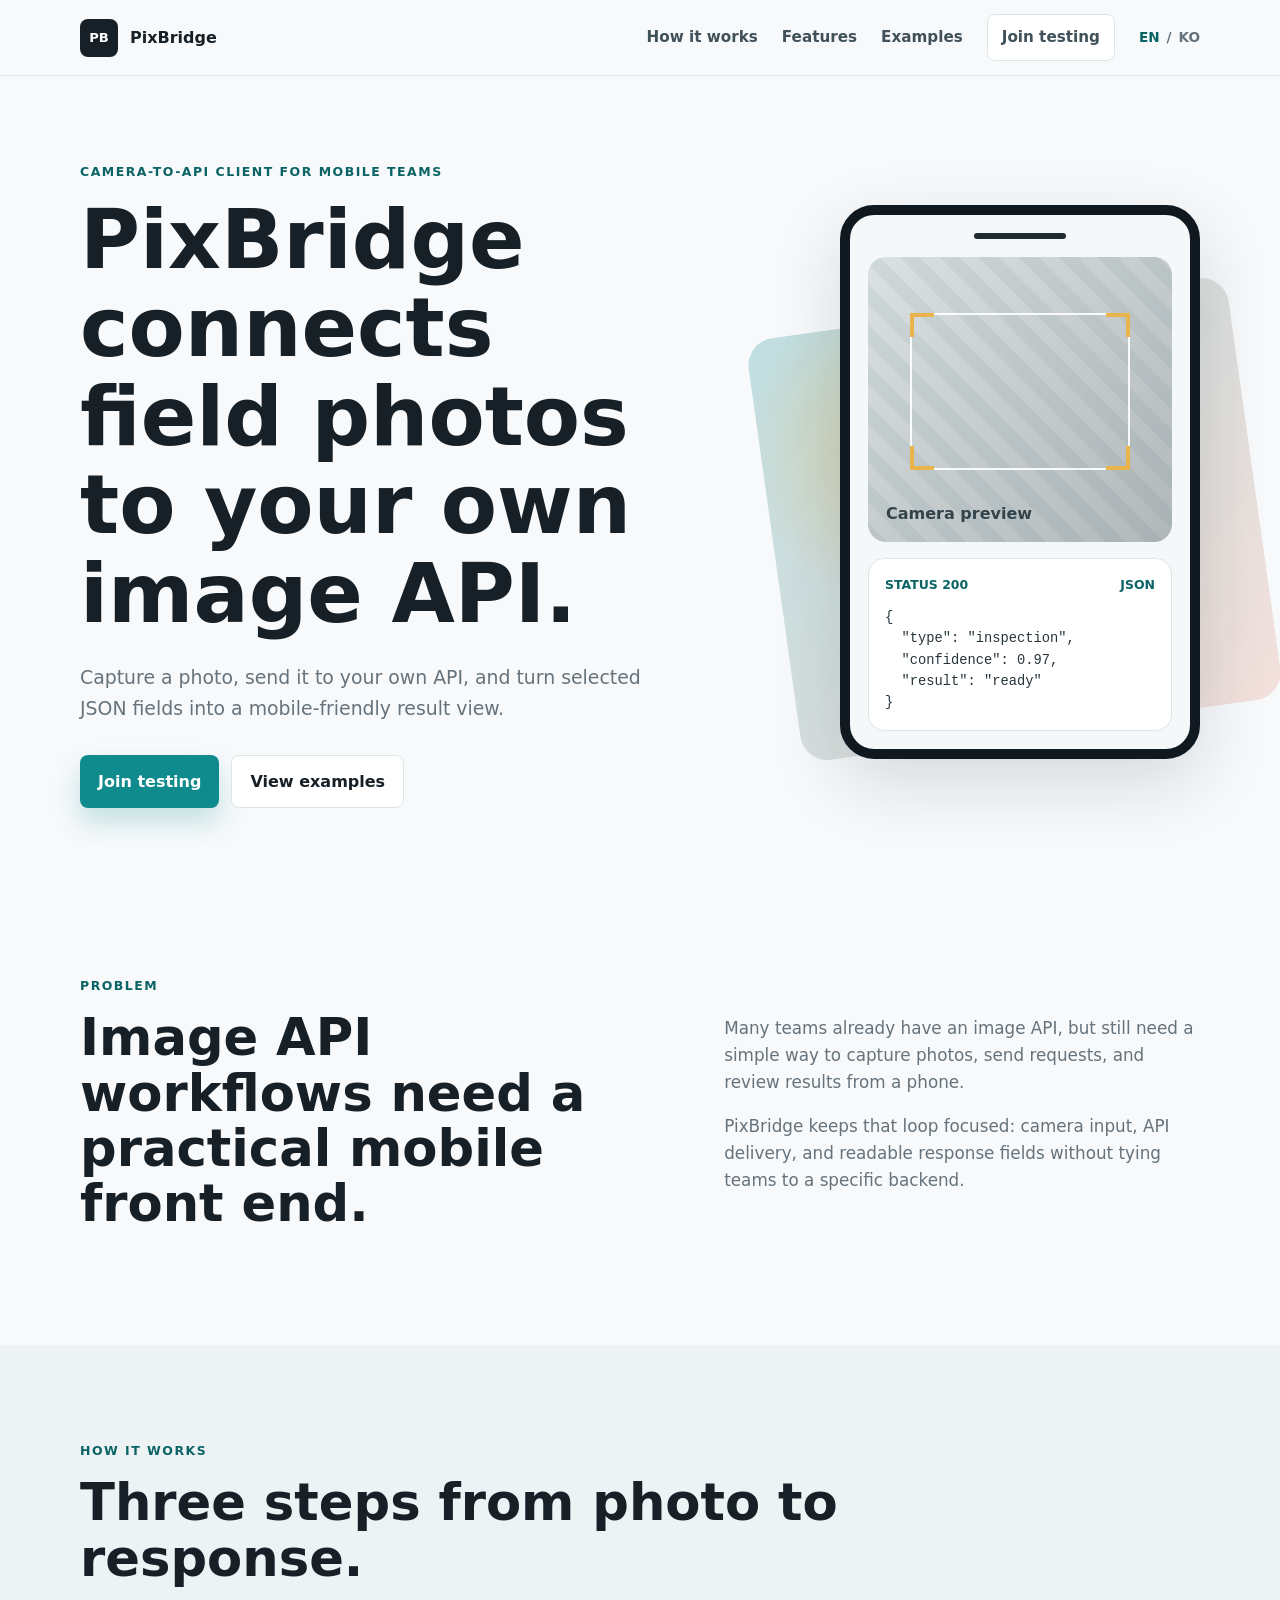
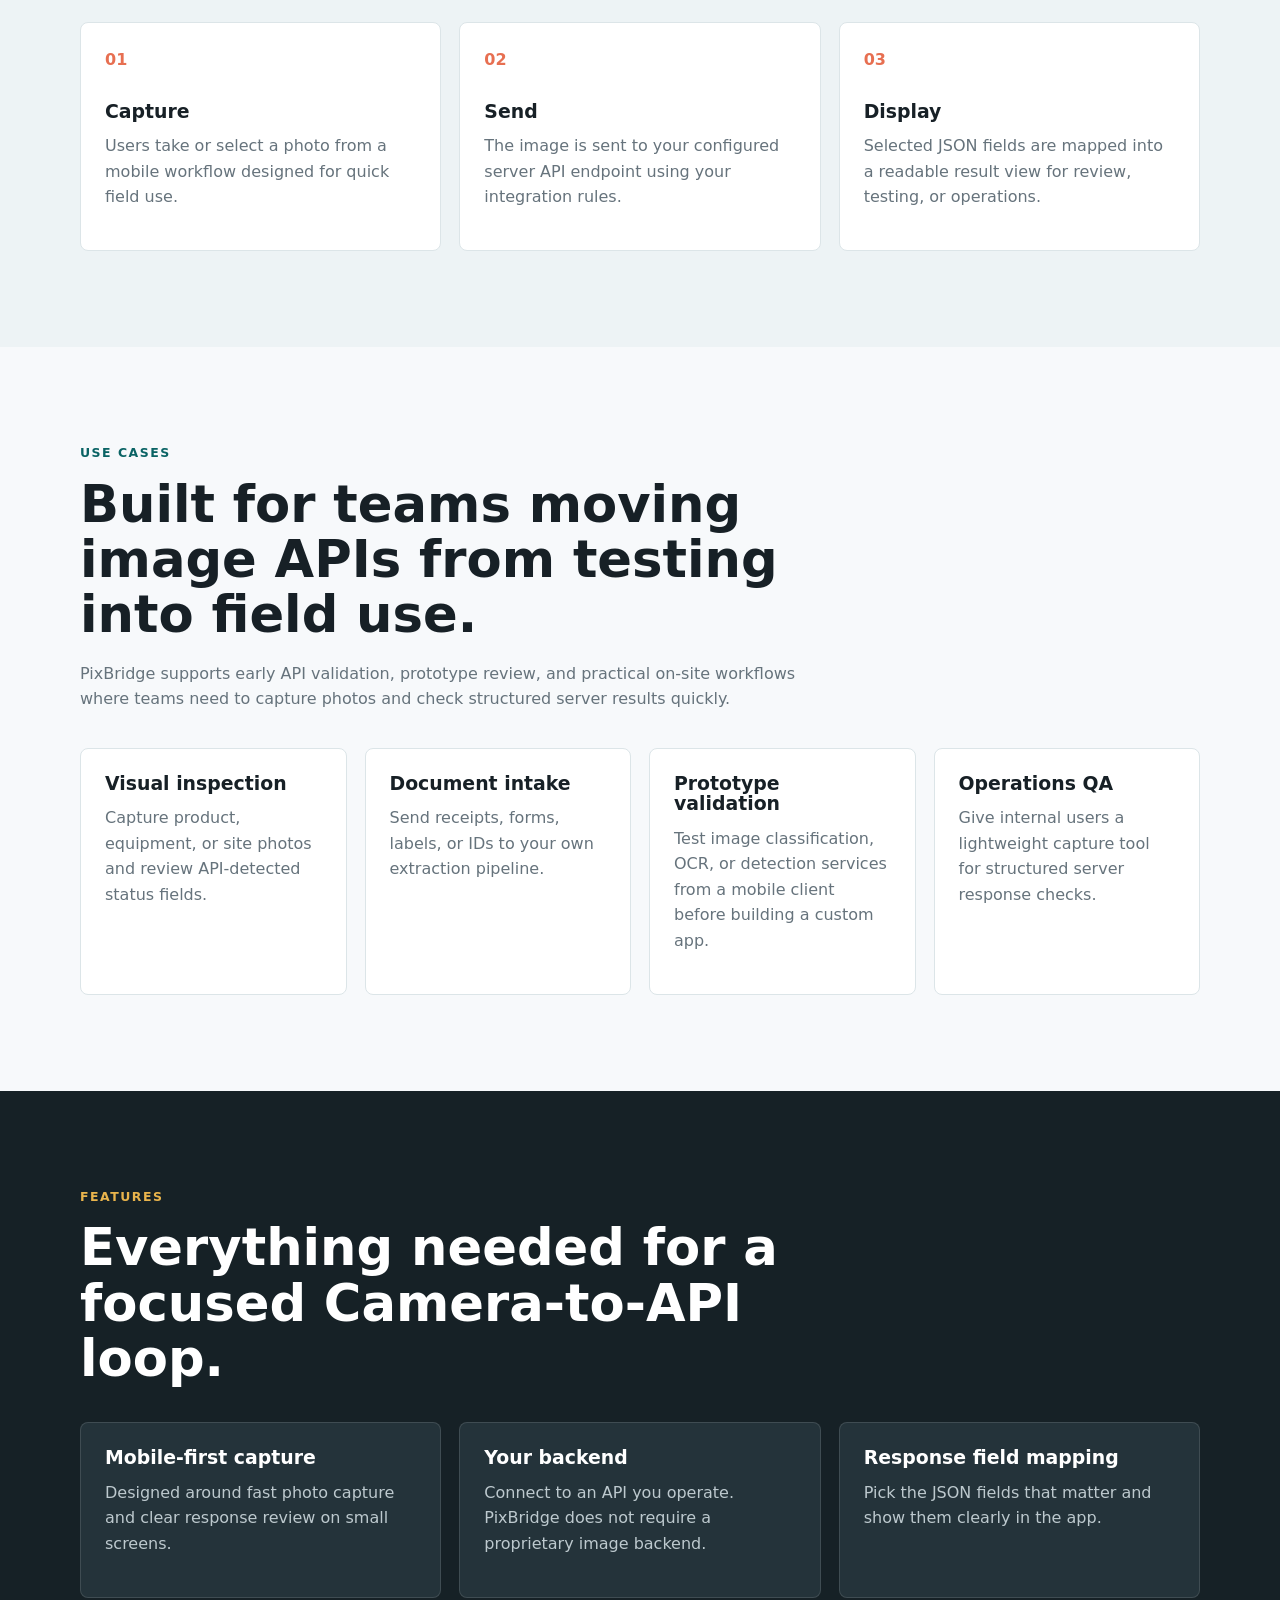
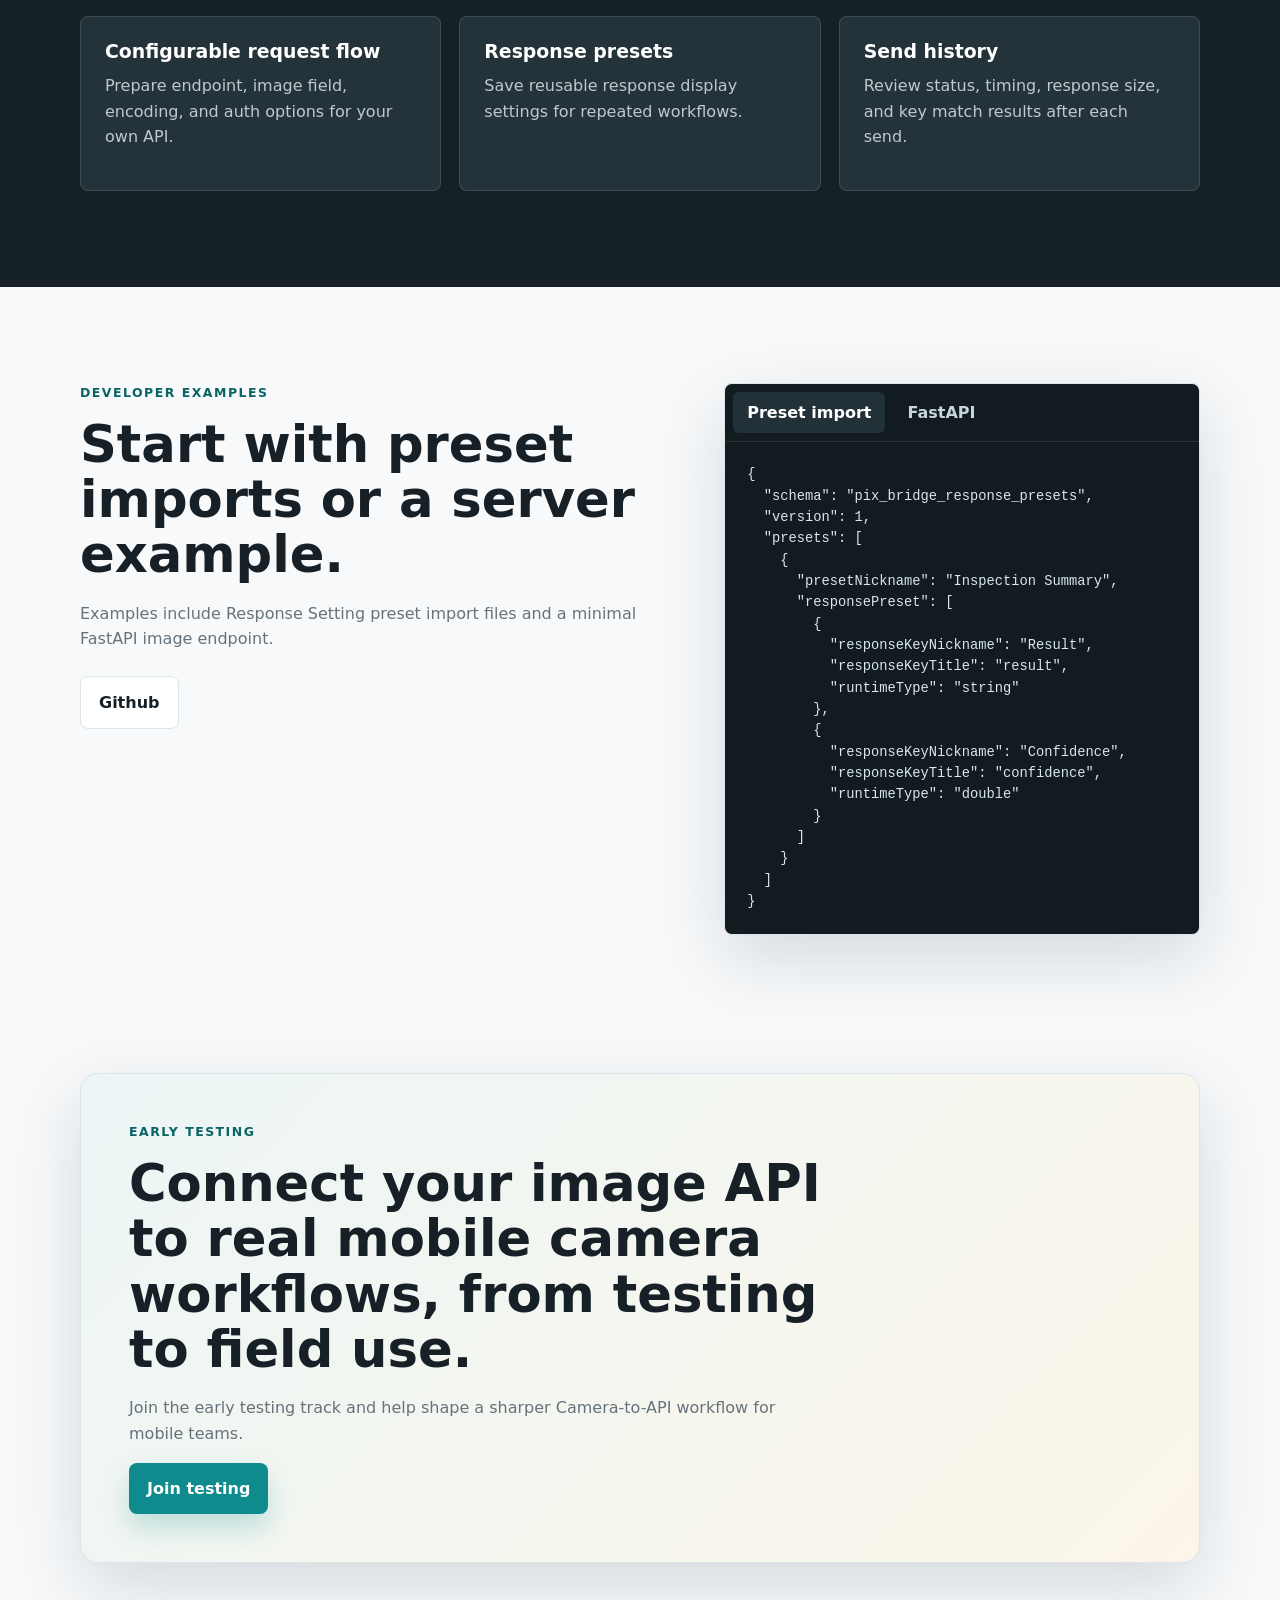
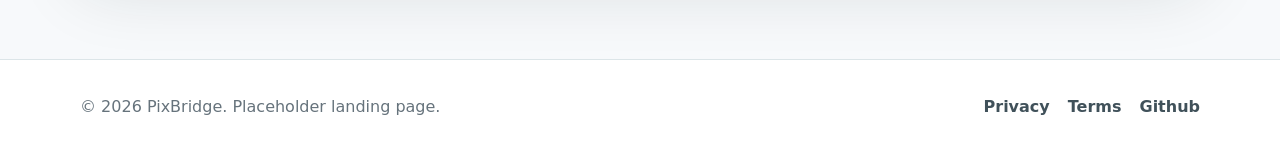
==== index.html @ 0c03d097 "Update landing page content" ====
<!doctype html>
<html lang="en">

<head>
  <meta charset="utf-8">
  <meta name="viewport" content="width=device-width, initial-scale=1">
  <title>PixBridge | Camera-to-API Client for Mobile Image Workflows</title>
  <meta name="description"
    content="PixBridge captures photos on mobile, sends them to your own API, and maps selected JSON fields into a clear result screen.">
  <!-- Replace YOUR_GITHUB_USERNAME and repository path with the final GitHub Pages URL before publishing. -->
  <link rel="canonical" href="https://YOUR_GITHUB_USERNAME.github.io/PixBridge-landing/">
  <link rel="alternate" hreflang="en" href="https://YOUR_GITHUB_USERNAME.github.io/PixBridge-landing/">
  <link rel="alternate" hreflang="ko" href="https://YOUR_GITHUB_USERNAME.github.io/PixBridge-landing/ko/">
  <link rel="alternate" hreflang="x-default" href="https://YOUR_GITHUB_USERNAME.github.io/PixBridge-landing/">
  <meta property="og:type" content="website">
  <meta property="og:site_name" content="PixBridge">
  <meta property="og:title" content="PixBridge | Camera-to-API Client">
  <meta property="og:description"
    content="Capture photos on mobile, send them to your own API, and map selected JSON fields into a clear result screen.">
  <meta property="og:url" content="https://YOUR_GITHUB_USERNAME.github.io/PixBridge-landing/">
  <meta property="og:locale" content="en_US">
  <meta property="og:locale:alternate" content="ko_KR">
  <meta name="twitter:card" content="summary">
  <meta name="twitter:title" content="PixBridge | Camera-to-API Client">
  <meta name="twitter:description"
    content="A lightweight Camera-to-API client for mobile image workflows.">
  <link rel="stylesheet" href="style.css">
</head>

<body data-page-lang="en">
  <header class="site-header" data-header>
    <a class="brand" href="#top" aria-label="PixBridge home">
      <span class="brand-mark" aria-hidden="true">PB</span>
      <span>PixBridge</span>
    </a>

    <button class="nav-toggle" type="button" aria-expanded="false" aria-controls="site-nav" data-nav-toggle>
      <span class="sr-only">Toggle navigation</span>
      <span></span>
      <span></span>
      <span></span>
    </button>

    <nav class="site-nav" id="site-nav" data-nav>
      <a href="#how">How it works</a>
      <a href="#features">Features</a>
      <a href="#developers">Examples</a>
      <!-- Replace # with the product waitlist, docs, or contact URL before publishing. -->
      <a class="nav-cta" href="#cta">Join testing</a>
      <span class="language-switch" aria-label="Language switch">
        <a aria-current="page" href="./">EN</a>
        <span aria-hidden="true">/</span>
        <a href="ko/">KO</a>
      </span>
    </nav>
  </header>

  <div class="language-banner" data-ko-banner hidden>
    <div class="container language-banner-inner">
      <p>Browser language looks Korean. Korean page is available.</p>
      <div>
        <a href="ko/">Go to Korean</a>
        <button type="button" data-ko-banner-close>Stay in English</button>
      </div>
    </div>
  </div>

  <main id="top">
    <section class="hero section-band">
      <div class="container hero-grid">
        <div class="hero-copy">
          <p class="eyebrow">Camera-to-API client for mobile teams</p>
          <h1>PixBridge connects field photos to your own image API.</h1>
          <p class="hero-lede">
            Capture a photo, send it to your own API, and turn selected JSON fields into a mobile-friendly result view.
          </p>
          <div class="hero-actions">
            <!-- Replace # with the early testing signup URL before publishing. -->
            <a class="button primary" href="#cta">Join testing</a>
            <!-- Replace # with the public documentation URL before publishing. -->
            <a class="button secondary" href="#developers">View examples</a>
          </div>
        </div>

        <div class="product-shot" aria-label="PixBridge product preview">
          <div class="phone-frame">
            <div class="phone-top"></div>
            <div class="camera-panel">
              <div class="scan-box">
                <span></span>
                <span></span>
                <span></span>
                <span></span>
              </div>
              <p>Camera preview</p>
            </div>
            <div class="response-panel">
              <div class="response-header">
                <span>Status 200</span>
                <span>JSON</span>
              </div>
              <pre>{
  "type": "inspection",
  "confidence": 0.97,
  "result": "ready"
}</pre>
            </div>
          </div>
        </div>
      </div>
    </section>

    <section class="section problem" id="problem">
      <div class="container two-column">
        <div>
          <p class="eyebrow">Problem</p>
          <h2>Image API workflows need a practical mobile front end.</h2>
        </div>
        <div class="text-stack">
          <p>
            Many teams already have an image API, but still need a simple way to capture photos, send requests, and
            review results from a phone.
          </p>
          <p>
            PixBridge keeps that loop focused: camera input, API delivery, and readable response fields without tying
            teams to a specific backend.
          </p>
        </div>
      </div>
    </section>

    <section class="section section-tint" id="how">
      <div class="container">
        <div class="section-heading">
          <p class="eyebrow">How it works</p>
          <h2>Three steps from photo to response.</h2>
        </div>
        <div class="steps">
          <article class="step-card">
            <span>01</span>
            <h3>Capture</h3>
            <p>Users take or select a photo from a mobile workflow designed for quick field use.</p>
          </article>
          <article class="step-card">
            <span>02</span>
            <h3>Send</h3>
            <p>The image is sent to your configured server API endpoint using your integration rules.</p>
          </article>
          <article class="step-card">
            <span>03</span>
            <h3>Display</h3>
            <p>Selected JSON fields are mapped into a readable result view for review, testing, or operations.</p>
          </article>
        </div>
      </div>
    </section>

    <section class="section" id="use-cases">
      <div class="container">
        <div class="section-heading">
          <p class="eyebrow">Use cases</p>
          <h2>Built for teams moving image APIs from testing into field use.</h2>
          <p>
            PixBridge supports early API validation, prototype review, and practical on-site workflows where teams need
            to capture photos and check structured server results quickly.
          </p>
        </div>
        <div class="use-case-grid">
          <article>
            <h3>Visual inspection</h3>
            <p>Capture product, equipment, or site photos and review API-detected status fields.</p>
          </article>
          <article>
            <h3>Document intake</h3>
            <p>Send receipts, forms, labels, or IDs to your own extraction pipeline.</p>
          </article>
          <article>
            <h3>Prototype validation</h3>
            <p>Test image classification, OCR, or detection services from a mobile client before building a custom app.
            </p>
          </article>
          <article>
            <h3>Operations QA</h3>
            <p>Give internal users a lightweight capture tool for structured server response checks.</p>
          </article>
        </div>
      </div>
    </section>

    <section class="section section-dark" id="features">
      <div class="container">
        <div class="section-heading">
          <p class="eyebrow">Features</p>
          <h2>Everything needed for a focused Camera-to-API loop.</h2>
        </div>
        <div class="feature-grid">
          <article>
            <h3>Mobile-first capture</h3>
            <p>Designed around fast photo capture and clear response review on small screens.</p>
          </article>
          <article>
            <h3>Your backend</h3>
            <p>Connect to an API you operate. PixBridge does not require a proprietary image backend.</p>
          </article>
          <article>
            <h3>Response field mapping</h3>
            <p>Pick the JSON fields that matter and show them clearly in the app.</p>
          </article>
          <article>
            <h3>Configurable request flow</h3>
            <p>Prepare endpoint, image field, encoding, and auth options for your own API.</p>
          </article>
          <article>
            <h3>Response presets</h3>
            <p>Save reusable response display settings for repeated workflows.</p>
          </article>
          <article>
            <h3>Send history</h3>
            <p>Review status, timing, response size, and key match results after each send.</p>
          </article>
        </div>
      </div>
    </section>

    <section class="section" id="developers">
      <div class="container developer-grid">
        <div>
          <p class="eyebrow">Developer examples</p>
          <h2>Start with preset imports or a server example.</h2>
          <p>
            Examples include Response Setting preset import files and a minimal FastAPI image endpoint.
          </p>
          <div class="example-actions">
            <a class="button secondary" href="https://github.com/pixbridge-app/examples.git" target="_blank"
              rel="noopener noreferrer">Github</a>
          </div>
        </div>
        <div class="code-tabs" data-tabs>
          <div class="tab-list" role="tablist" aria-label="Developer examples">
            <button class="tab-button active" type="button" role="tab" aria-selected="true"
              data-tab="response-setting">Preset import</button>
            <button class="tab-button" type="button" role="tab" aria-selected="false"
              data-tab="fastapi">FastAPI</button>
          </div>
          <pre class="code-panel active" data-panel="response-setting"><code>{
  "schema": "pix_bridge_response_presets",
  "version": 1,
  "presets": [
    {
      "presetNickname": "Inspection Summary",
      "responsePreset": [
        {
          "responseKeyNickname": "Result",
          "responseKeyTitle": "result",
          "runtimeType": "string"
        },
        {
          "responseKeyNickname": "Confidence",
          "responseKeyTitle": "confidence",
          "runtimeType": "double"
        }
      ]
    }
  ]
}</code></pre>
          <pre class="code-panel" data-panel="fastapi"><code>from fastapi import FastAPI, UploadFile, File

app = FastAPI()

@app.post("/analyze")
async def analyze(image: UploadFile = File(...)):
    return {
        "result": "ready",
        "confidence": 0.97,
        "summary": "Sample response"
    }</code></pre>
        </div>
      </div>
    </section>

    <section class="section cta-section" id="cta">
      <div class="container cta-panel">
        <p class="eyebrow">Early testing</p>
        <h2>Connect your image API to real mobile camera workflows, from testing to field use.</h2>
        <p>Join the early testing track and help shape a sharper Camera-to-API workflow for mobile teams.</p>
        <div class="hero-actions">
          <a class="button primary" href="https://tally.so/r/EkYk9l" target="_blank" rel="noopener noreferrer">Join testing</a>
        </div>
      </div>
    </section>
  </main>

  <footer class="site-footer">
    <div class="container footer-inner">
      <p>&copy; <span data-year></span> PixBridge. Placeholder landing page.</p>
      <div>
        <!-- Replace # with the privacy policy URL before publishing. -->
        <a href="#">Privacy</a>
        <!-- Replace # with the terms of service URL before publishing. -->
        <a href="#">Terms</a>
        <a href="https://github.com/pixbridge-app/examples.git" target="_blank" rel="noopener noreferrer">Github</a>
      </div>
    </div>
  </footer>

  <script src="script.js"></script>
</body>

</html>
---- style.css ----
:root {
  --bg: #f7f9fb;
  --surface: #ffffff;
  --surface-strong: #edf3f5;
  --ink: #172026;
  --muted: #66737c;
  --line: #dce5e8;
  --brand: #0f8b8d;
  --brand-dark: #0a6364;
  --accent: #e9b44c;
  --coral: #e76f51;
  --dark: #162126;
  --dark-soft: #24333a;
  --white: #ffffff;
  --shadow: 0 24px 70px rgba(23, 32, 38, 0.14);
  --radius: 8px;
  --max-width: 1120px;
}

* {
  box-sizing: border-box;
}

html {
  scroll-behavior: smooth;
}

body {
  margin: 0;
  background: var(--bg);
  color: var(--ink);
  font-family:
    Inter, ui-sans-serif, system-ui, -apple-system, BlinkMacSystemFont, "Segoe UI",
    sans-serif;
  line-height: 1.6;
}

html:lang(ko) body {
  word-break: keep-all;
  overflow-wrap: break-word;
}

body.nav-open {
  overflow: hidden;
}

a {
  color: inherit;
  text-decoration: none;
}

p,
h1,
h2,
h3,
pre {
  margin-top: 0;
}

p {
  color: var(--muted);
}

.container {
  width: min(100% - 40px, var(--max-width));
  margin: 0 auto;
}

.site-header {
  position: sticky;
  top: 0;
  z-index: 20;
  display: flex;
  align-items: center;
  justify-content: space-between;
  min-height: 76px;
  padding: 0 max(20px, calc((100vw - var(--max-width)) / 2));
  background: rgba(247, 249, 251, 0.88);
  border-bottom: 1px solid rgba(220, 229, 232, 0.7);
  backdrop-filter: blur(18px);
}

.brand {
  display: inline-flex;
  align-items: center;
  gap: 12px;
  font-weight: 800;
  letter-spacing: 0;
}

.brand-mark {
  display: grid;
  width: 38px;
  height: 38px;
  place-items: center;
  border-radius: var(--radius);
  background: var(--ink);
  color: var(--white);
  font-size: 0.82rem;
}

.site-nav {
  display: flex;
  align-items: center;
  gap: 24px;
  color: #40515a;
  font-size: 0.95rem;
  font-weight: 650;
}

.site-nav a {
  transition: color 180ms ease;
}

.site-nav a:hover {
  color: var(--brand-dark);
}

.nav-cta {
  padding: 10px 14px;
  border: 1px solid var(--line);
  border-radius: var(--radius);
  background: var(--surface);
}

.language-switch {
  display: inline-flex;
  align-items: center;
  gap: 7px;
  color: #66737c;
  font-size: 0.85rem;
  font-weight: 850;
}

.language-switch a {
  padding: 6px 0;
}

.language-switch a[aria-current="page"] {
  color: var(--brand-dark);
}

.nav-toggle {
  display: none;
  width: 42px;
  height: 42px;
  padding: 10px;
  border: 1px solid var(--line);
  border-radius: var(--radius);
  background: var(--surface);
}

.nav-toggle span:not(.sr-only) {
  display: block;
  width: 100%;
  height: 2px;
  margin: 5px 0;
  background: var(--ink);
}

.sr-only {
  position: absolute;
  width: 1px;
  height: 1px;
  padding: 0;
  margin: -1px;
  overflow: hidden;
  clip: rect(0, 0, 0, 0);
  white-space: nowrap;
  border: 0;
}

.section {
  padding: 96px 0;
}

.language-banner {
  border-bottom: 1px solid var(--line);
  background: #fff9ea;
}

.language-banner-inner {
  display: flex;
  align-items: center;
  justify-content: space-between;
  gap: 16px;
  padding-top: 12px;
  padding-bottom: 12px;
}

.language-banner p {
  margin: 0;
  color: #4f3d13;
  font-size: 0.93rem;
  font-weight: 700;
}

.language-banner div {
  display: flex;
  flex-wrap: wrap;
  gap: 8px;
}

.language-banner a,
.language-banner button {
  min-height: 34px;
  padding: 7px 11px;
  border-radius: 6px;
  font: inherit;
  font-size: 0.86rem;
  font-weight: 850;
}

.language-banner a {
  background: var(--brand);
  color: var(--white);
}

.language-banner button {
  border: 1px solid rgba(79, 61, 19, 0.18);
  background: rgba(255, 255, 255, 0.72);
  color: #4f3d13;
  cursor: pointer;
}

.section-band {
  padding: 86px 0 72px;
}

.section-tint {
  background: var(--surface-strong);
}

.hero {
  overflow: hidden;
}

.hero-grid,
.two-column,
.developer-grid {
  display: grid;
  grid-template-columns: minmax(0, 1fr) minmax(320px, 0.82fr);
  gap: 64px;
  align-items: center;
}

.hero-copy {
  max-width: 690px;
}

.eyebrow {
  margin-bottom: 14px;
  color: var(--brand-dark);
  font-size: 0.78rem;
  font-weight: 800;
  letter-spacing: 0.12em;
  text-transform: uppercase;
}

h1,
h2,
h3 {
  color: var(--ink);
  line-height: 1.08;
  letter-spacing: 0;
}

h1 {
  margin-bottom: 24px;
  font-size: clamp(2.7rem, 6.4vw, 5.15rem);
  max-width: 820px;
}

h2 {
  margin-bottom: 18px;
  font-size: clamp(2rem, 4vw, 3.5rem);
}

h3 {
  margin-bottom: 12px;
  font-size: 1.18rem;
}

.hero-lede {
  max-width: 660px;
  margin-bottom: 32px;
  font-size: 1.18rem;
}

.hero-actions {
  display: flex;
  flex-wrap: wrap;
  gap: 12px;
}

.example-actions {
  display: flex;
  flex-wrap: wrap;
  gap: 12px;
  margin-top: 24px;
}

.button {
  display: inline-flex;
  min-height: 48px;
  align-items: center;
  justify-content: center;
  padding: 13px 18px;
  border-radius: var(--radius);
  font-weight: 800;
  transition:
    transform 180ms ease,
    box-shadow 180ms ease,
    background 180ms ease;
}

.button:hover {
  transform: translateY(-2px);
}

.button.primary {
  background: var(--brand);
  color: var(--white);
  box-shadow: 0 14px 26px rgba(15, 139, 141, 0.22);
}

.button.primary:hover {
  background: var(--brand-dark);
}

.button.secondary {
  border: 1px solid var(--line);
  background: var(--surface);
  color: var(--ink);
}

.product-shot {
  position: relative;
  min-height: 560px;
}

.product-shot::before {
  position: absolute;
  inset: 18% -12% 6% 10%;
  content: "";
  background:
    radial-gradient(circle at 30% 30%, rgba(233, 180, 76, 0.34), transparent 36%),
    linear-gradient(135deg, rgba(15, 139, 141, 0.24), rgba(231, 111, 81, 0.18));
  border-radius: 28px;
  transform: rotate(-8deg);
}

.phone-frame {
  position: relative;
  width: min(100%, 360px);
  min-height: 548px;
  margin-left: auto;
  padding: 18px;
  border: 10px solid #101820;
  border-radius: 34px;
  background: #f5f8f9;
  box-shadow: var(--shadow);
}

.phone-top {
  width: 92px;
  height: 6px;
  margin: 0 auto 18px;
  border-radius: 999px;
  background: #1f2b31;
}

.camera-panel {
  position: relative;
  min-height: 285px;
  overflow: hidden;
  border-radius: 18px;
  background:
    linear-gradient(135deg, rgba(23, 32, 38, 0.08), rgba(23, 32, 38, 0.28)),
    repeating-linear-gradient(45deg, #dfe8e9 0 14px, #ecf2f3 14px 28px);
}

.camera-panel p {
  position: absolute;
  left: 18px;
  bottom: 16px;
  margin: 0;
  color: #33434b;
  font-weight: 800;
}

.scan-box {
  position: absolute;
  inset: 56px 42px 72px;
  border: 2px solid rgba(255, 255, 255, 0.9);
}

.scan-box span {
  position: absolute;
  width: 24px;
  height: 24px;
  border-color: var(--accent);
  border-style: solid;
}

.scan-box span:nth-child(1) {
  top: -2px;
  left: -2px;
  border-width: 4px 0 0 4px;
}

.scan-box span:nth-child(2) {
  top: -2px;
  right: -2px;
  border-width: 4px 4px 0 0;
}

.scan-box span:nth-child(3) {
  right: -2px;
  bottom: -2px;
  border-width: 0 4px 4px 0;
}

.scan-box span:nth-child(4) {
  bottom: -2px;
  left: -2px;
  border-width: 0 0 4px 4px;
}

.response-panel {
  margin-top: 16px;
  padding: 16px;
  border: 1px solid var(--line);
  border-radius: 16px;
  background: var(--surface);
}

.response-header {
  display: flex;
  justify-content: space-between;
  margin-bottom: 12px;
  color: var(--brand-dark);
  font-size: 0.78rem;
  font-weight: 900;
  text-transform: uppercase;
}

pre {
  margin-bottom: 0;
  overflow-x: auto;
  color: #26343b;
  font-size: 0.86rem;
  line-height: 1.55;
}

.text-stack p {
  font-size: 1.05rem;
}

.section-heading {
  max-width: 760px;
  margin-bottom: 36px;
}

.steps,
.feature-grid,
.use-case-grid {
  display: grid;
  gap: 18px;
}

.steps {
  grid-template-columns: repeat(3, minmax(0, 1fr));
}

.step-card,
.use-case-grid article,
.feature-grid article {
  padding: 24px;
  border: 1px solid var(--line);
  border-radius: var(--radius);
  background: var(--surface);
}

.step-card span {
  display: inline-flex;
  margin-bottom: 28px;
  color: var(--coral);
  font-weight: 900;
}

.use-case-grid,
.feature-grid {
  grid-template-columns: repeat(4, minmax(0, 1fr));
}

.feature-grid {
  grid-template-columns: repeat(3, minmax(0, 1fr));
}

.section-dark {
  background: var(--dark);
  color: var(--white);
}

.section-dark h2,
.section-dark h3 {
  color: var(--white);
}

.section-dark p {
  color: #bdc9ce;
}

.section-dark .eyebrow {
  color: var(--accent);
}

.section-dark .feature-grid article {
  border-color: rgba(255, 255, 255, 0.12);
  background: var(--dark-soft);
}

.developer-grid {
  align-items: start;
}

.code-tabs {
  overflow: hidden;
  border: 1px solid var(--line);
  border-radius: var(--radius);
  background: #111b20;
  box-shadow: var(--shadow);
}

.tab-list {
  display: flex;
  padding: 8px;
  gap: 8px;
  border-bottom: 1px solid rgba(255, 255, 255, 0.1);
}

.tab-button {
  min-height: 38px;
  padding: 8px 14px;
  border: 0;
  border-radius: 6px;
  background: transparent;
  color: #c8d5da;
  font: inherit;
  font-weight: 800;
  cursor: pointer;
}

.tab-button.active {
  background: #223138;
  color: var(--white);
}

.code-panel {
  display: none;
  padding: 22px;
  color: #d9e6eb;
}

.code-panel.active {
  display: block;
}

.cta-section {
  padding-top: 42px;
}

.cta-panel {
  padding: 48px;
  border-radius: 18px;
  background:
    linear-gradient(135deg, rgba(15, 139, 141, 0.08), rgba(233, 180, 76, 0.12)),
    var(--surface);
  border: 1px solid var(--line);
  box-shadow: var(--shadow);
}

.cta-panel h2 {
  max-width: 720px;
}

.cta-panel p {
  max-width: 680px;
}

.site-footer {
  padding: 34px 0;
  border-top: 1px solid var(--line);
  background: var(--surface);
}

.footer-inner {
  display: flex;
  align-items: center;
  justify-content: space-between;
  gap: 18px;
}

.footer-inner p {
  margin-bottom: 0;
}

.footer-inner div {
  display: flex;
  gap: 18px;
  color: #40515a;
  font-weight: 700;
}

@media (max-width: 920px) {
  .nav-toggle {
    display: block;
  }

  .site-nav {
    position: fixed;
    top: 76px;
    right: 20px;
    left: 20px;
    display: none;
    flex-direction: column;
    align-items: stretch;
    padding: 18px;
    border: 1px solid var(--line);
    border-radius: var(--radius);
    background: var(--surface);
    box-shadow: var(--shadow);
  }

  .site-nav.open {
    display: flex;
  }

  .site-nav a {
    padding: 10px 4px;
  }

  .language-switch {
    justify-content: center;
    padding-top: 6px;
    border-top: 1px solid var(--line);
  }

  .language-switch a {
    padding: 10px 4px;
  }

  .nav-cta {
    text-align: center;
  }

  .hero-grid,
  .two-column,
  .developer-grid {
    grid-template-columns: 1fr;
    gap: 40px;
  }

  .product-shot {
    min-height: 520px;
  }

  .phone-frame {
    margin: 0 auto;
  }

  .steps,
  .feature-grid,
  .use-case-grid {
    grid-template-columns: repeat(2, minmax(0, 1fr));
  }
}

@media (max-width: 640px) {
  .container {
    width: min(100% - 28px, var(--max-width));
  }

  .site-header {
    min-height: 68px;
  }

  .site-nav {
    top: 68px;
    right: 14px;
    left: 14px;
  }

  .section,
  .section-band {
    padding: 64px 0;
  }

  h1 {
    font-size: clamp(2.55rem, 14vw, 4.4rem);
  }

  h2 {
    font-size: clamp(1.85rem, 9vw, 2.6rem);
  }

  .hero-lede {
    font-size: 1.03rem;
  }

  .hero-actions,
  .footer-inner,
  .language-banner-inner {
    align-items: stretch;
    flex-direction: column;
  }

  .language-banner div {
    width: 100%;
  }

  .language-banner a,
  .language-banner button {
    flex: 1 1 150px;
    text-align: center;
  }

  .button {
    width: 100%;
  }

  .product-shot {
    min-height: auto;
  }

  .product-shot::before {
    inset: 16% 2% 0;
  }

  .phone-frame {
    width: 100%;
    min-height: 0;
  }

  .steps,
  .feature-grid,
  .use-case-grid {
    grid-template-columns: 1fr;
  }

  .step-card,
  .use-case-grid article,
  .feature-grid article,
  .cta-panel {
    padding: 22px;
  }

  .code-panel {
    padding: 18px;
    font-size: 0.78rem;
  }
}
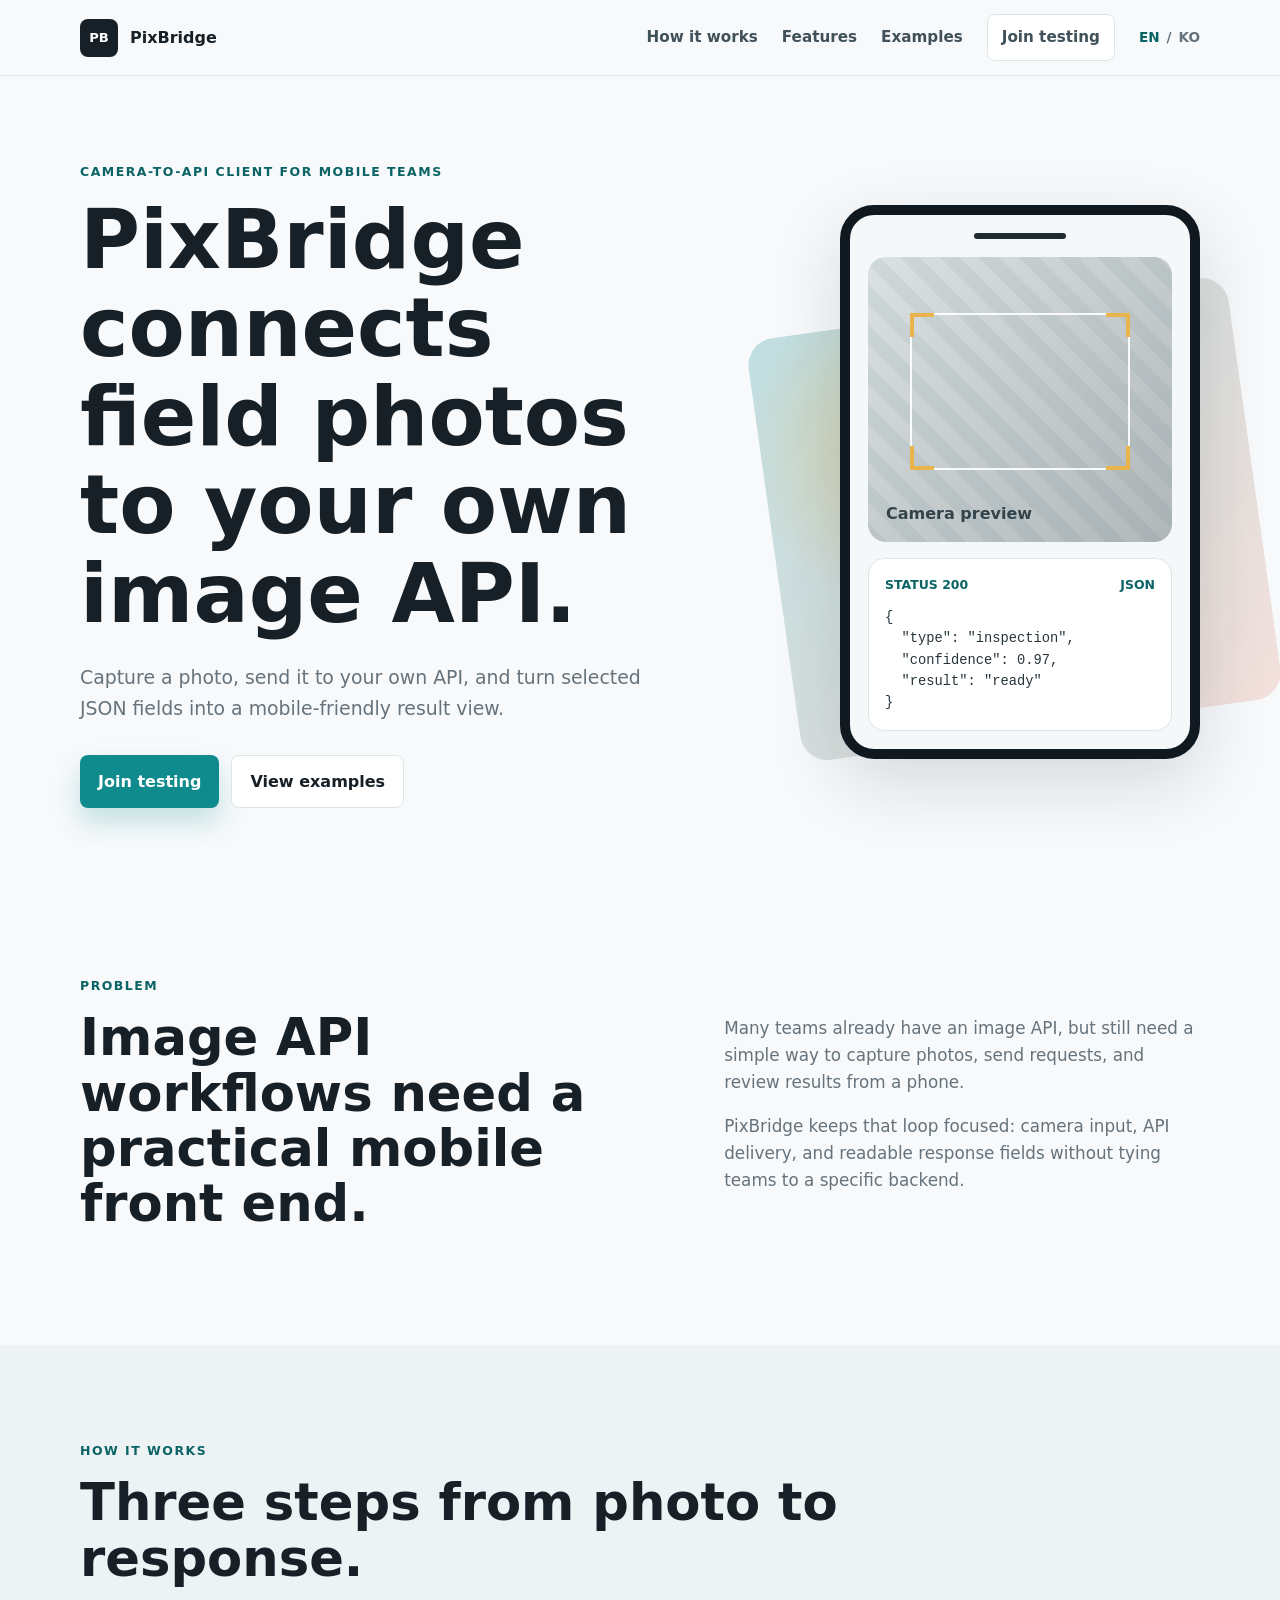
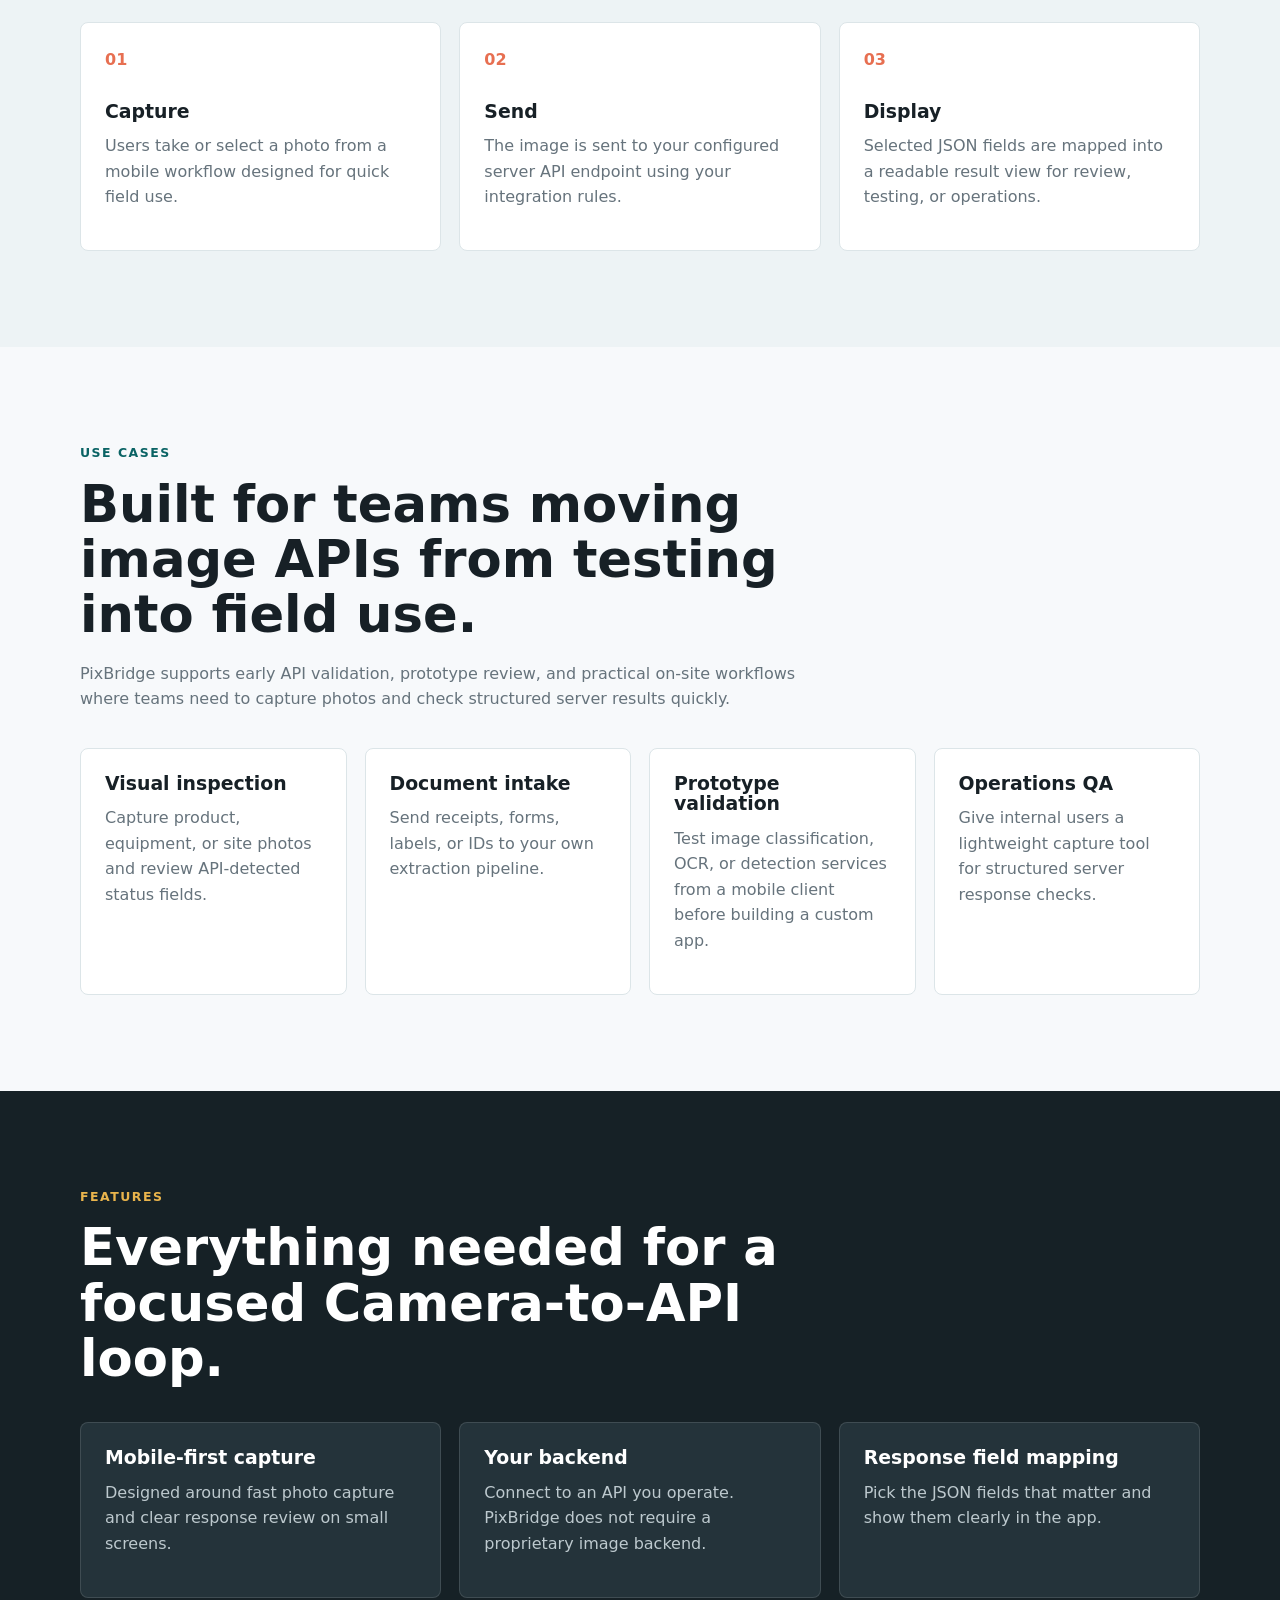
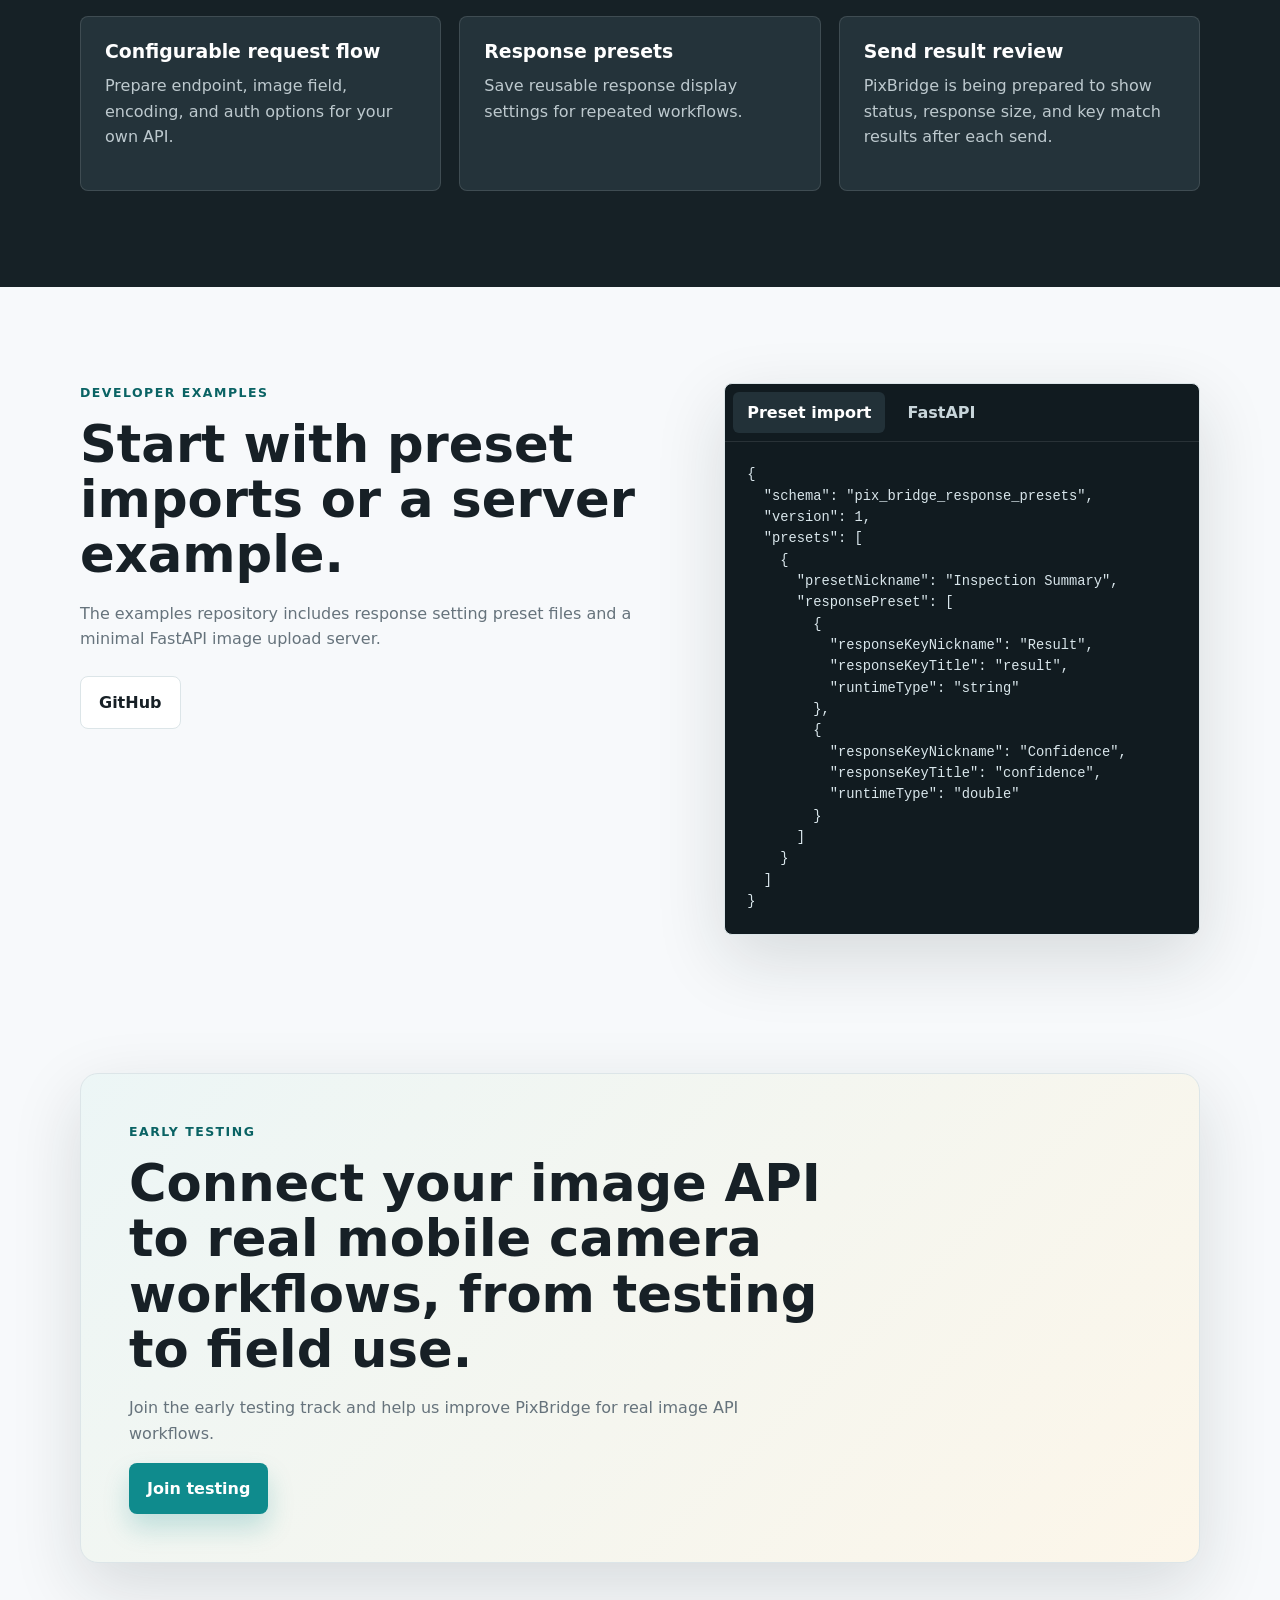
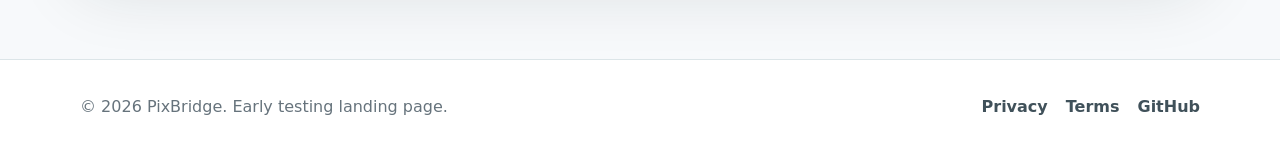
==== commit c59f559d: "Refine landing page copy" ====
--- a/index.html
+++ b/index.html
@@ -215,8 +215,8 @@
             <p>Save reusable response display settings for repeated workflows.</p>
           </article>
           <article>
-            <h3>Send history</h3>
-            <p>Review status, timing, response size, and key match results after each send.</p>
+            <h3>Send result review</h3>
+            <p>PixBridge is being prepared to show status, response size, and key match results after each send.</p>
           </article>
         </div>
       </div>
@@ -228,11 +228,11 @@
           <p class="eyebrow">Developer examples</p>
           <h2>Start with preset imports or a server example.</h2>
           <p>
-            Examples include Response Setting preset import files and a minimal FastAPI image endpoint.
+            The examples repository includes response setting preset files and a minimal FastAPI image upload server.
           </p>
           <div class="example-actions">
             <a class="button secondary" href="https://github.com/pixbridge-app/examples.git" target="_blank"
-              rel="noopener noreferrer">Github</a>
+              rel="noopener noreferrer">GitHub</a>
           </div>
         </div>
         <div class="code-tabs" data-tabs>
@@ -282,7 +282,7 @@
       <div class="container cta-panel">
         <p class="eyebrow">Early testing</p>
         <h2>Connect your image API to real mobile camera workflows, from testing to field use.</h2>
-        <p>Join the early testing track and help shape a sharper Camera-to-API workflow for mobile teams.</p>
+        <p>Join the early testing track and help us improve PixBridge for real image API workflows.</p>
         <div class="hero-actions">
           <a class="button primary" href="https://tally.so/r/EkYk9l" target="_blank" rel="noopener noreferrer">Join testing</a>
         </div>
@@ -292,13 +292,13 @@
 
   <footer class="site-footer">
     <div class="container footer-inner">
-      <p>&copy; <span data-year></span> PixBridge. Placeholder landing page.</p>
+      <p>&copy; 2026 PixBridge. Early testing landing page.</p>
       <div>
         <!-- Replace # with the privacy policy URL before publishing. -->
         <a href="#">Privacy</a>
         <!-- Replace # with the terms of service URL before publishing. -->
         <a href="#">Terms</a>
-        <a href="https://github.com/pixbridge-app/examples.git" target="_blank" rel="noopener noreferrer">Github</a>
+        <a href="https://github.com/pixbridge-app/examples.git" target="_blank" rel="noopener noreferrer">GitHub</a>
       </div>
     </div>
   </footer>
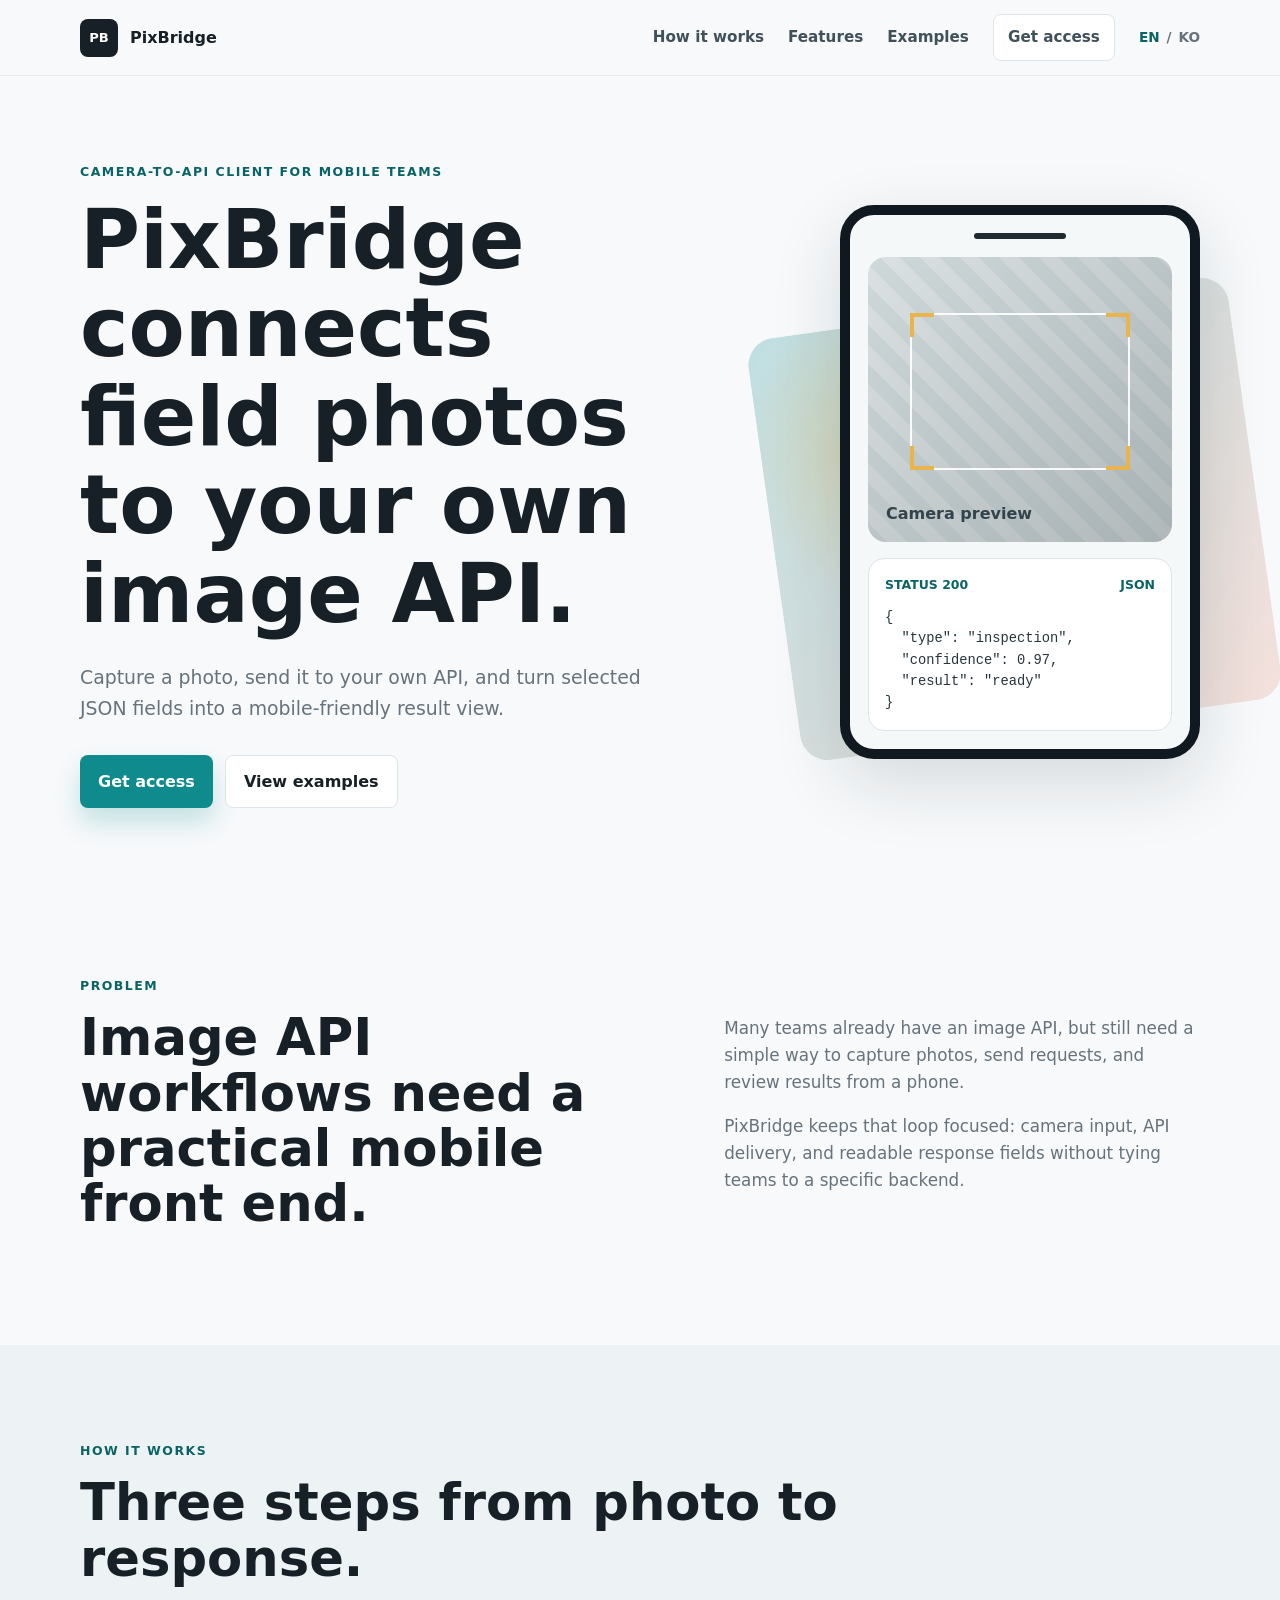
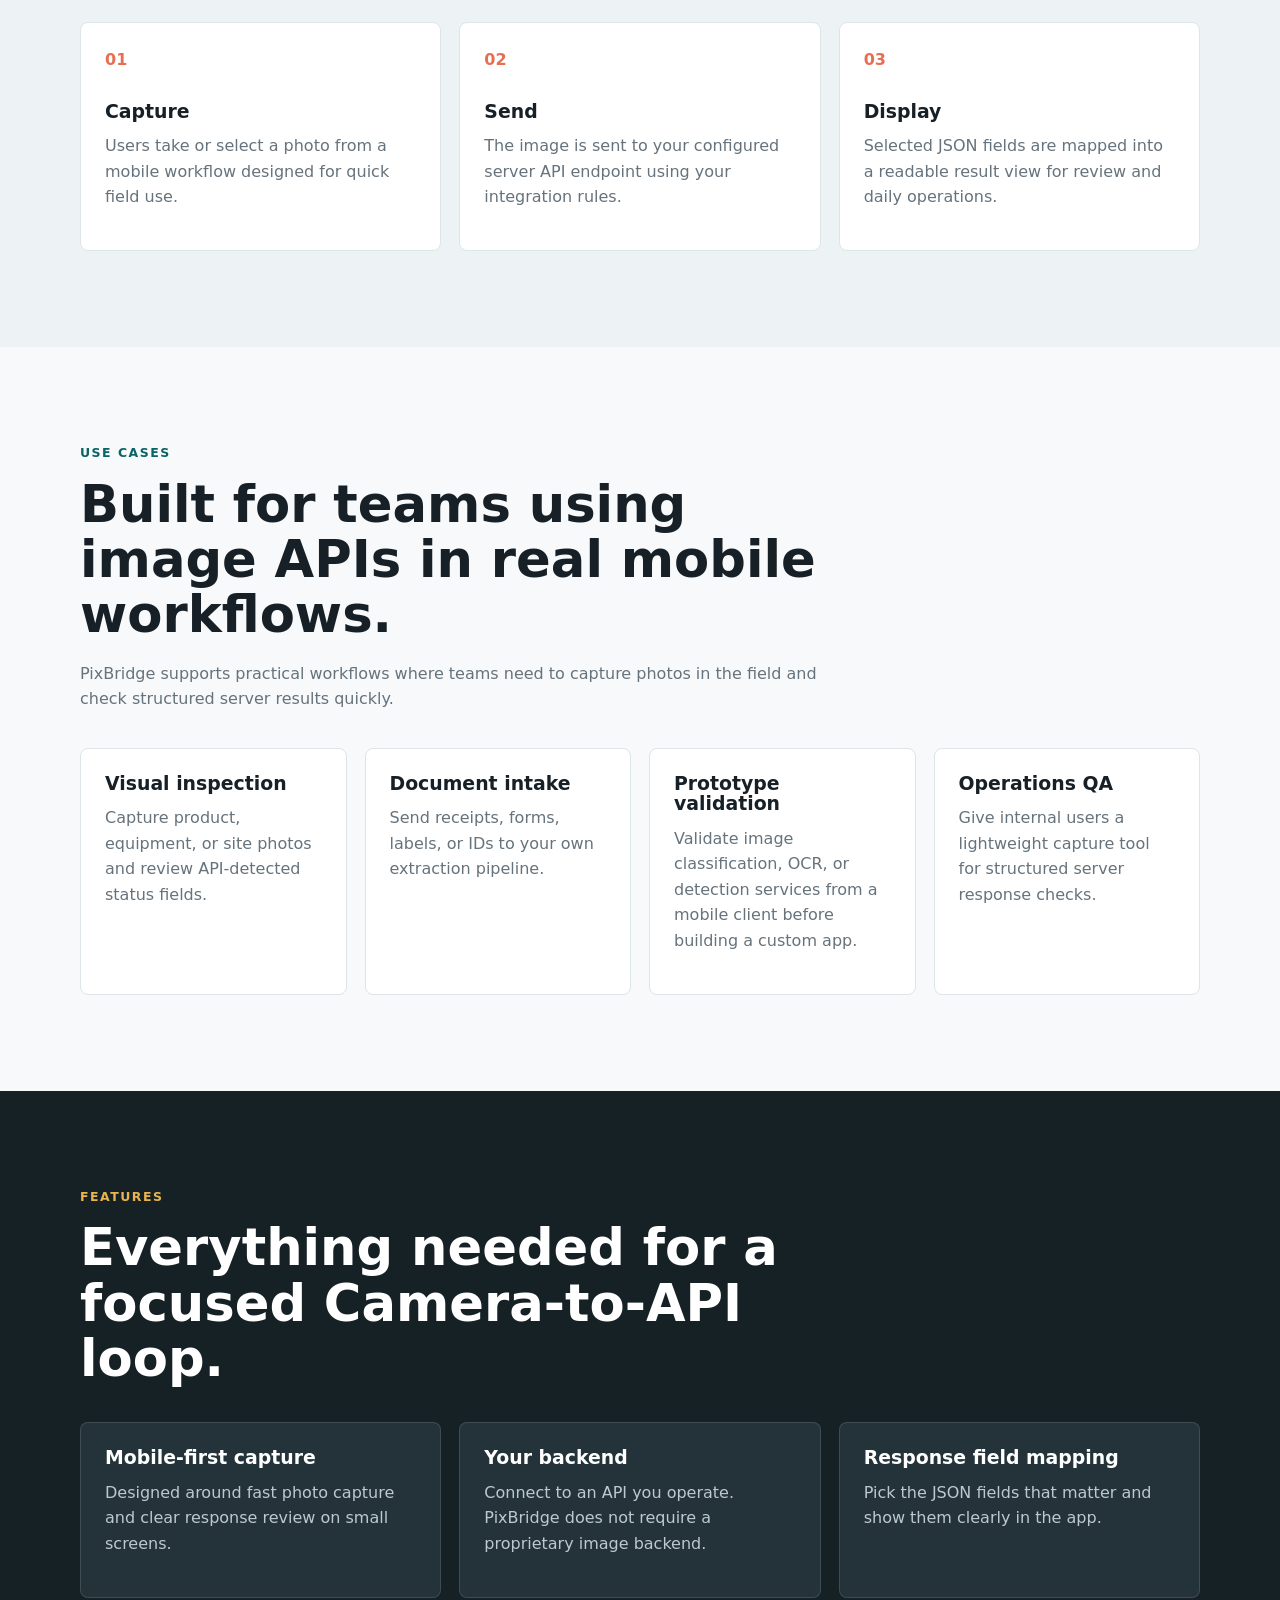
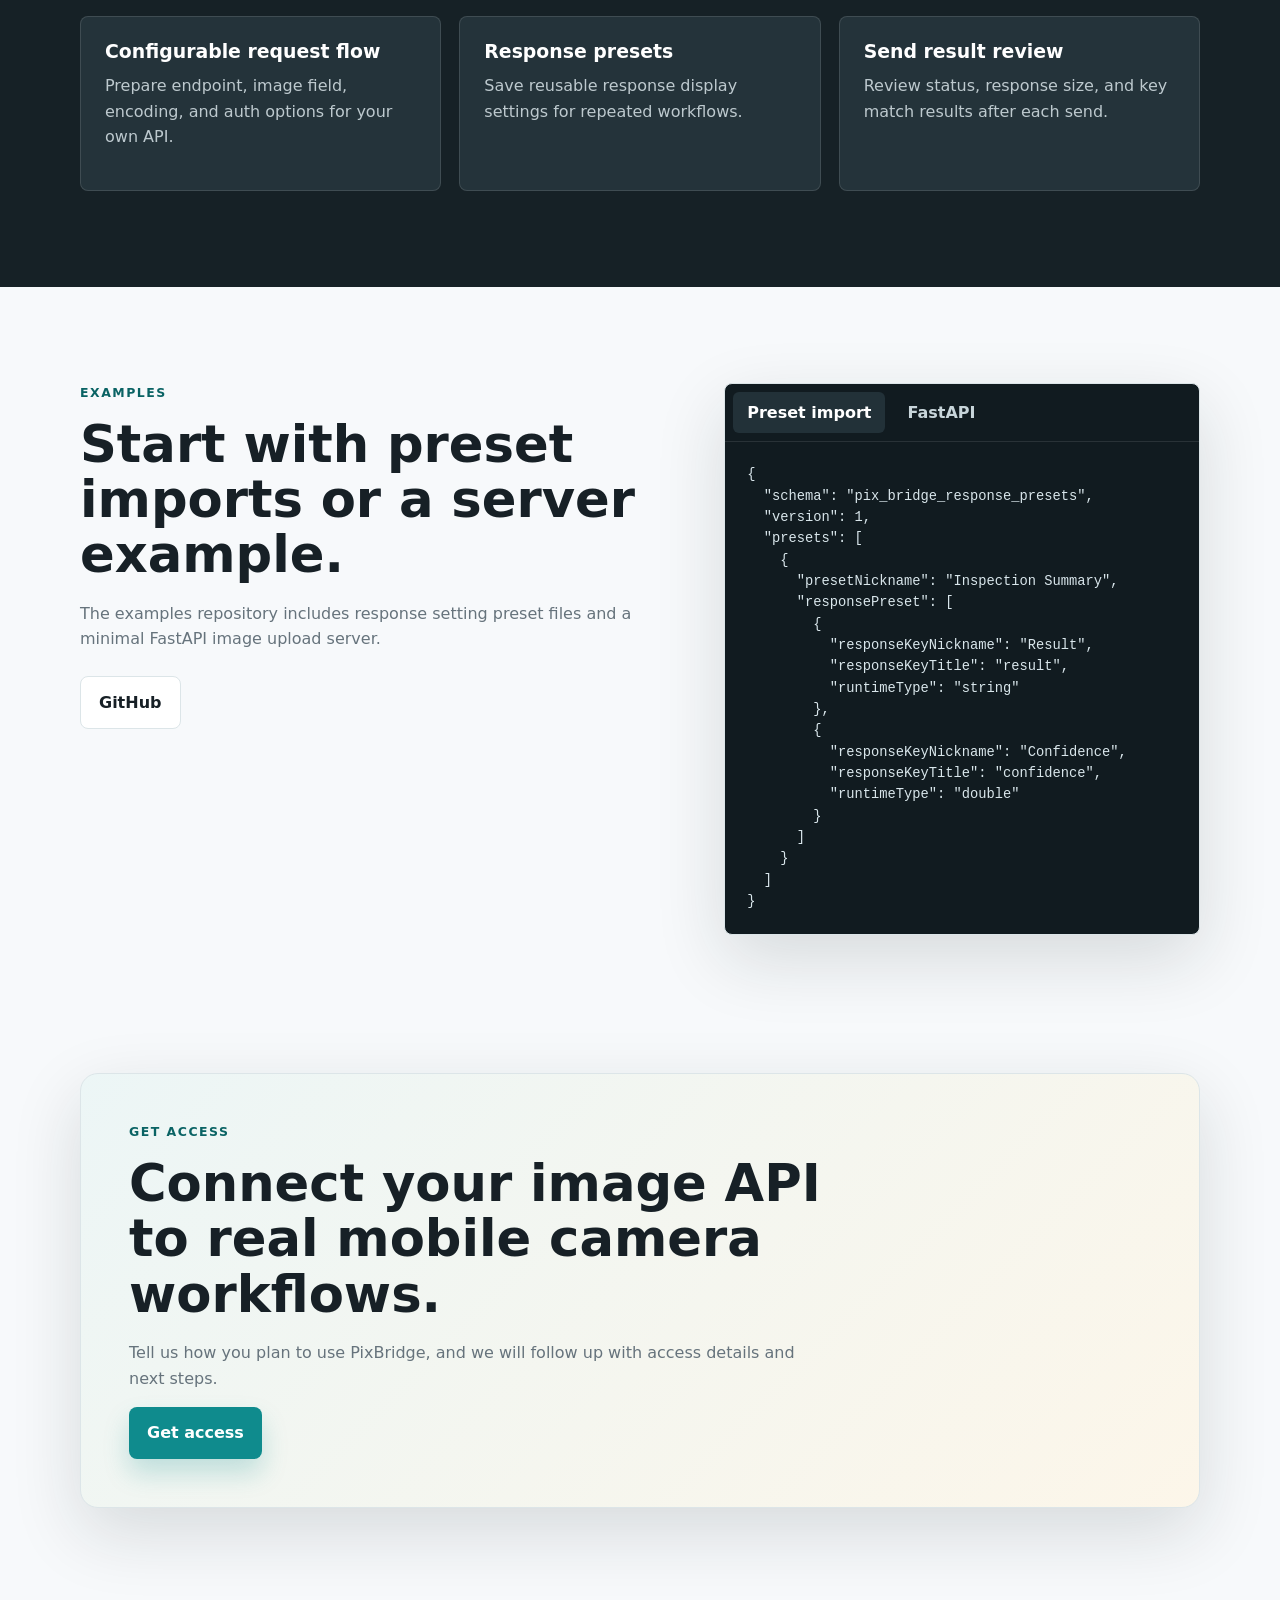
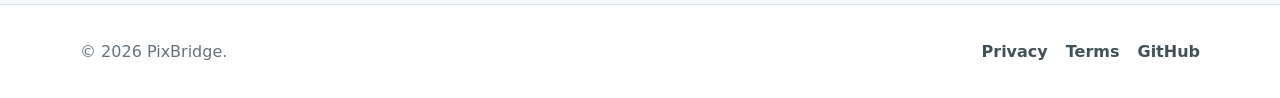
==== commit 0e2a036d: "update to practical page and add data delete page" ====
--- a/index.html
+++ b/index.html
@@ -7,17 +7,16 @@
   <title>PixBridge | Camera-to-API Client for Mobile Image Workflows</title>
   <meta name="description"
     content="PixBridge captures photos on mobile, sends them to your own API, and maps selected JSON fields into a clear result screen.">
-  <!-- Replace YOUR_GITHUB_USERNAME and repository path with the final GitHub Pages URL before publishing. -->
-  <link rel="canonical" href="https://YOUR_GITHUB_USERNAME.github.io/PixBridge-landing/">
-  <link rel="alternate" hreflang="en" href="https://YOUR_GITHUB_USERNAME.github.io/PixBridge-landing/">
-  <link rel="alternate" hreflang="ko" href="https://YOUR_GITHUB_USERNAME.github.io/PixBridge-landing/ko/">
-  <link rel="alternate" hreflang="x-default" href="https://YOUR_GITHUB_USERNAME.github.io/PixBridge-landing/">
+  <link rel="canonical" href="https://pixbridge-app.github.io/landing/">
+  <link rel="alternate" hreflang="en" href="https://pixbridge-app.github.io/landing/">
+  <link rel="alternate" hreflang="ko" href="https://pixbridge-app.github.io/landing/ko/">
+  <link rel="alternate" hreflang="x-default" href="https://pixbridge-app.github.io/landing/">
   <meta property="og:type" content="website">
   <meta property="og:site_name" content="PixBridge">
   <meta property="og:title" content="PixBridge | Camera-to-API Client">
   <meta property="og:description"
     content="Capture photos on mobile, send them to your own API, and map selected JSON fields into a clear result screen.">
-  <meta property="og:url" content="https://YOUR_GITHUB_USERNAME.github.io/PixBridge-landing/">
+  <meta property="og:url" content="https://pixbridge-app.github.io/landing/">
   <meta property="og:locale" content="en_US">
   <meta property="og:locale:alternate" content="ko_KR">
   <meta name="twitter:card" content="summary">
@@ -44,9 +43,8 @@
     <nav class="site-nav" id="site-nav" data-nav>
       <a href="#how">How it works</a>
       <a href="#features">Features</a>
-      <a href="#developers">Examples</a>
-      <!-- Replace # with the product waitlist, docs, or contact URL before publishing. -->
-      <a class="nav-cta" href="#cta">Join testing</a>
+      <a href="#examples">Examples</a>
+      <a class="nav-cta" href="#cta">Get access</a>
       <span class="language-switch" aria-label="Language switch">
         <a aria-current="page" href="./">EN</a>
         <span aria-hidden="true">/</span>
@@ -75,10 +73,8 @@
             Capture a photo, send it to your own API, and turn selected JSON fields into a mobile-friendly result view.
           </p>
           <div class="hero-actions">
-            <!-- Replace # with the early testing signup URL before publishing. -->
-            <a class="button primary" href="#cta">Join testing</a>
-            <!-- Replace # with the public documentation URL before publishing. -->
-            <a class="button secondary" href="#developers">View examples</a>
+            <a class="button primary" href="#cta">Get access</a>
+            <a class="button secondary" href="#examples">View examples</a>
           </div>
         </div>
 
@@ -149,7 +145,7 @@
           <article class="step-card">
             <span>03</span>
             <h3>Display</h3>
-            <p>Selected JSON fields are mapped into a readable result view for review, testing, or operations.</p>
+            <p>Selected JSON fields are mapped into a readable result view for review and daily operations.</p>
           </article>
         </div>
       </div>
@@ -159,10 +155,10 @@
       <div class="container">
         <div class="section-heading">
           <p class="eyebrow">Use cases</p>
-          <h2>Built for teams moving image APIs from testing into field use.</h2>
+          <h2>Built for teams using image APIs in real mobile workflows.</h2>
           <p>
-            PixBridge supports early API validation, prototype review, and practical on-site workflows where teams need
-            to capture photos and check structured server results quickly.
+            PixBridge supports practical workflows where teams need to capture photos in the field and check structured
+            server results quickly.
           </p>
         </div>
         <div class="use-case-grid">
@@ -176,7 +172,7 @@
           </article>
           <article>
             <h3>Prototype validation</h3>
-            <p>Test image classification, OCR, or detection services from a mobile client before building a custom app.
+            <p>Validate image classification, OCR, or detection services from a mobile client before building a custom app.
             </p>
           </article>
           <article>
@@ -216,16 +212,16 @@
           </article>
           <article>
             <h3>Send result review</h3>
-            <p>PixBridge is being prepared to show status, response size, and key match results after each send.</p>
-          </article>
-        </div>
-      </div>
-    </section>
-
-    <section class="section" id="developers">
-      <div class="container developer-grid">
+            <p>Review status, response size, and key match results after each send.</p>
+          </article>
+        </div>
+      </div>
+    </section>
+
+    <section class="section" id="examples">
+      <div class="container examples-grid">
         <div>
-          <p class="eyebrow">Developer examples</p>
+          <p class="eyebrow">Examples</p>
           <h2>Start with preset imports or a server example.</h2>
           <p>
             The examples repository includes response setting preset files and a minimal FastAPI image upload server.
@@ -236,7 +232,7 @@
           </div>
         </div>
         <div class="code-tabs" data-tabs>
-          <div class="tab-list" role="tablist" aria-label="Developer examples">
+          <div class="tab-list" role="tablist" aria-label="Examples">
             <button class="tab-button active" type="button" role="tab" aria-selected="true"
               data-tab="response-setting">Preset import</button>
             <button class="tab-button" type="button" role="tab" aria-selected="false"
@@ -280,11 +276,11 @@
 
     <section class="section cta-section" id="cta">
       <div class="container cta-panel">
-        <p class="eyebrow">Early testing</p>
-        <h2>Connect your image API to real mobile camera workflows, from testing to field use.</h2>
-        <p>Join the early testing track and help us improve PixBridge for real image API workflows.</p>
+        <p class="eyebrow">Get access</p>
+        <h2>Connect your image API to real mobile camera workflows.</h2>
+        <p>Tell us how you plan to use PixBridge, and we will follow up with access details and next steps.</p>
         <div class="hero-actions">
-          <a class="button primary" href="https://tally.so/r/EkYk9l" target="_blank" rel="noopener noreferrer">Join testing</a>
+          <a class="button primary" href="https://tally.so/r/EkYk9l" target="_blank" rel="noopener noreferrer">Get access</a>
         </div>
       </div>
     </section>
@@ -292,12 +288,10 @@
 
   <footer class="site-footer">
     <div class="container footer-inner">
-      <p>&copy; 2026 PixBridge. Early testing landing page.</p>
+      <p>&copy; 2026 PixBridge.</p>
       <div>
-        <!-- Replace # with the privacy policy URL before publishing. -->
-        <a href="#">Privacy</a>
-        <!-- Replace # with the terms of service URL before publishing. -->
-        <a href="#">Terms</a>
+        <a href="./privacy/">Privacy</a>
+        <a href="./terms/">Terms</a>
         <a href="https://github.com/pixbridge-app/examples.git" target="_blank" rel="noopener noreferrer">GitHub</a>
       </div>
     </div>
--- a/style.css
+++ b/style.css
@@ -116,6 +116,19 @@
   color: var(--brand-dark);
 }
 
+.document-nav {
+  display: flex;
+  align-items: center;
+  gap: 20px;
+  color: #40515a;
+  font-size: 0.95rem;
+  font-weight: 700;
+}
+
+.document-nav a:hover {
+  color: var(--brand-dark);
+}
+
 .nav-cta {
   padding: 10px 14px;
   border: 1px solid var(--line);
@@ -237,7 +250,7 @@
 
 .hero-grid,
 .two-column,
-.developer-grid {
+.examples-grid {
   display: grid;
   grid-template-columns: minmax(0, 1fr) minmax(320px, 0.82fr);
   gap: 64px;
@@ -521,7 +534,90 @@
   background: var(--dark-soft);
 }
 
-.developer-grid {
+.document-main {
+  padding: 72px 0 88px;
+}
+
+.document-layout {
+  display: grid;
+  grid-template-columns: minmax(0, 0.72fr) minmax(0, 1.28fr);
+  gap: 56px;
+  align-items: start;
+}
+
+.document-hero {
+  position: sticky;
+  top: 104px;
+}
+
+.document-hero h1 {
+  margin-bottom: 18px;
+  font-size: clamp(2.4rem, 5vw, 4.8rem);
+}
+
+.document-meta {
+  margin-bottom: 20px;
+  color: var(--brand-dark);
+  font-weight: 850;
+}
+
+.document-card {
+  padding: 34px;
+  border: 1px solid var(--line);
+  border-radius: var(--radius);
+  background: var(--surface);
+  box-shadow: 0 16px 42px rgba(23, 32, 38, 0.08);
+}
+
+.document-card section + section {
+  margin-top: 34px;
+  padding-top: 30px;
+  border-top: 1px solid var(--line);
+}
+
+.document-card h2 {
+  margin-bottom: 12px;
+  font-size: clamp(1.35rem, 2vw, 1.75rem);
+}
+
+.document-card h3 {
+  margin-bottom: 8px;
+  font-size: 1rem;
+}
+
+.document-card p,
+.document-card li {
+  color: #4e5d66;
+}
+
+.document-card ul {
+  padding-left: 1.2rem;
+  margin: 0;
+}
+
+.document-card li + li {
+  margin-top: 8px;
+}
+
+.document-note {
+  padding: 16px;
+  border-left: 4px solid var(--accent);
+  background: #fff9ea;
+}
+
+.document-note p:last-child,
+.document-card p:last-child {
+  margin-bottom: 0;
+}
+
+.document-actions {
+  display: flex;
+  flex-wrap: wrap;
+  gap: 12px;
+  margin-top: 26px;
+}
+
+.examples-grid {
   align-items: start;
 }
 
@@ -641,6 +737,21 @@
     padding: 10px 4px;
   }
 
+  .document-nav {
+    gap: 14px;
+    flex-wrap: wrap;
+    justify-content: flex-end;
+  }
+
+  .document-layout {
+    grid-template-columns: 1fr;
+    gap: 32px;
+  }
+
+  .document-hero {
+    position: static;
+  }
+
   .language-switch {
     justify-content: center;
     padding-top: 6px;
@@ -657,7 +768,7 @@
 
   .hero-grid,
   .two-column,
-  .developer-grid {
+  .examples-grid {
     grid-template-columns: 1fr;
     gap: 40px;
   }
@@ -695,6 +806,10 @@
   .section,
   .section-band {
     padding: 64px 0;
+  }
+
+  .document-main {
+    padding: 52px 0 68px;
   }
 
   h1 {
@@ -752,8 +867,15 @@
   .step-card,
   .use-case-grid article,
   .feature-grid article,
-  .cta-panel {
+  .cta-panel,
+  .document-card {
     padding: 22px;
+  }
+
+  .document-nav {
+    width: 100%;
+    justify-content: flex-start;
+    font-size: 0.9rem;
   }
 
   .code-panel {
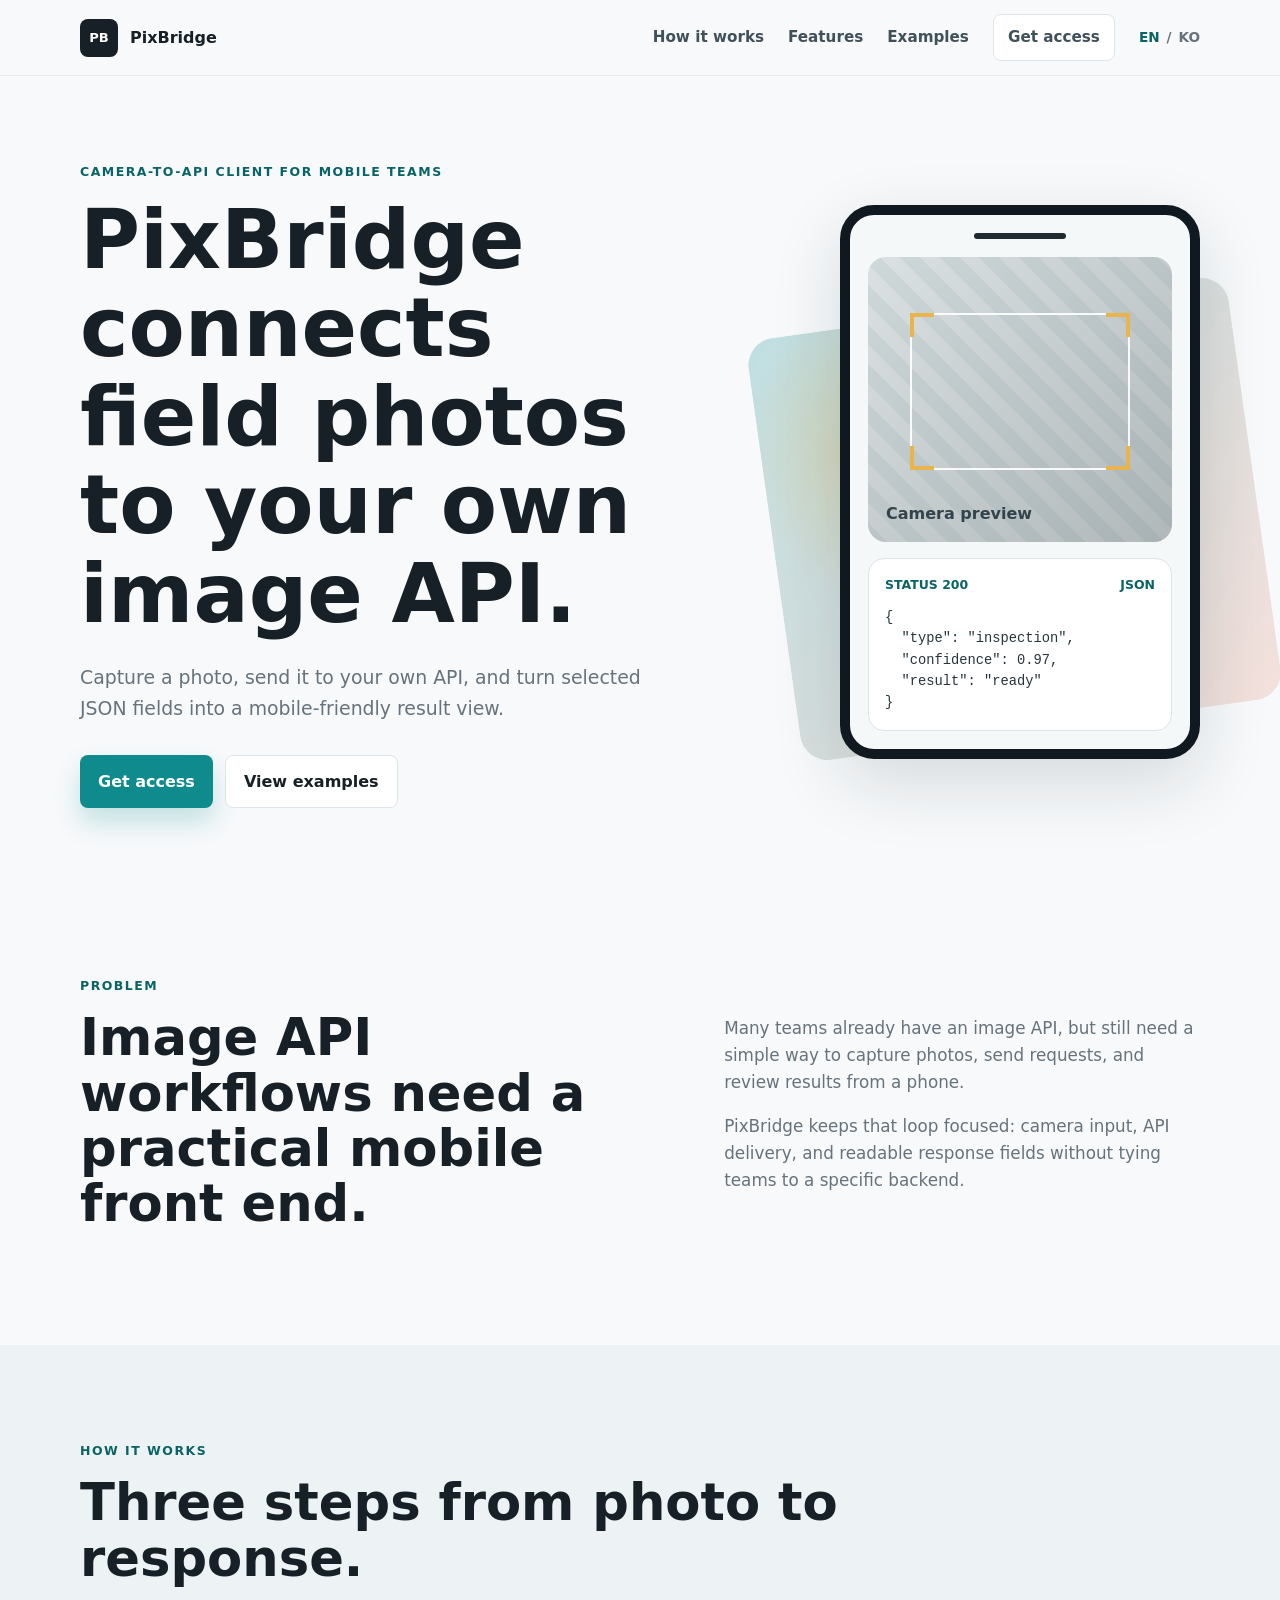
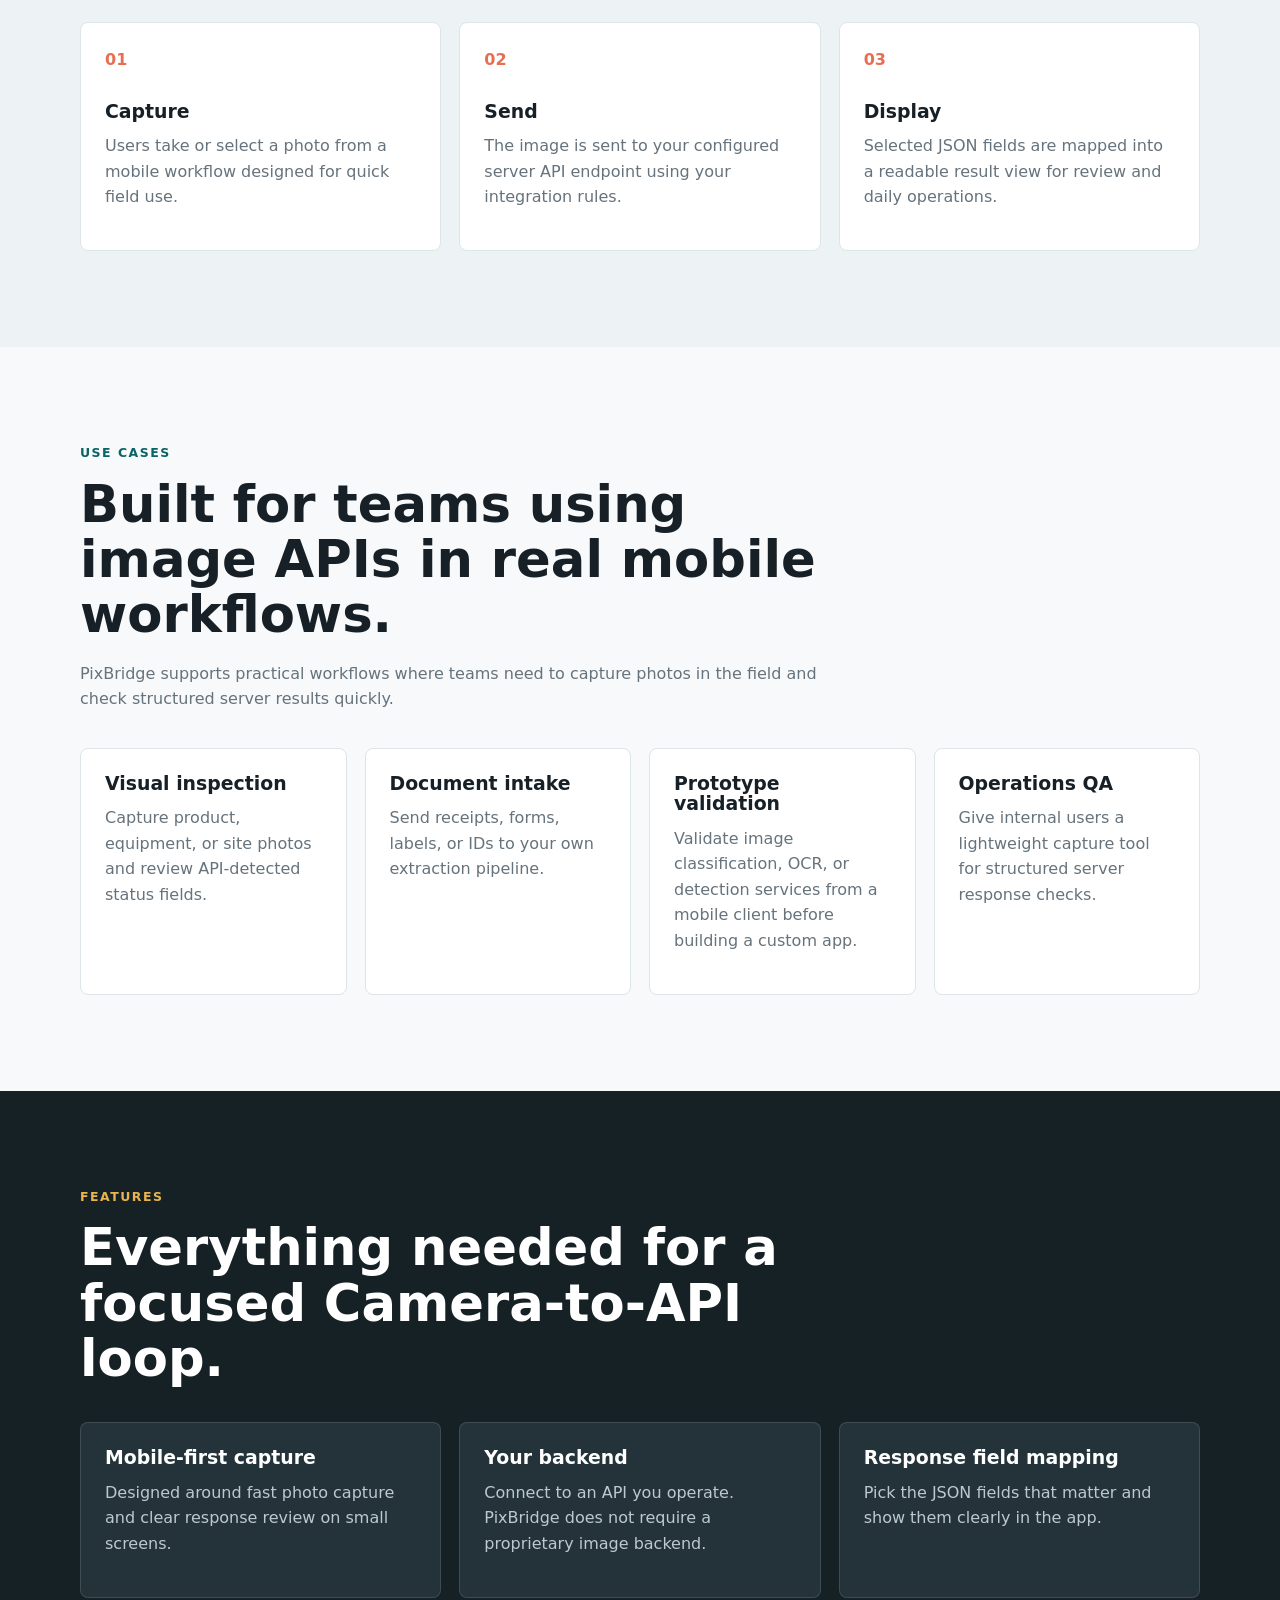
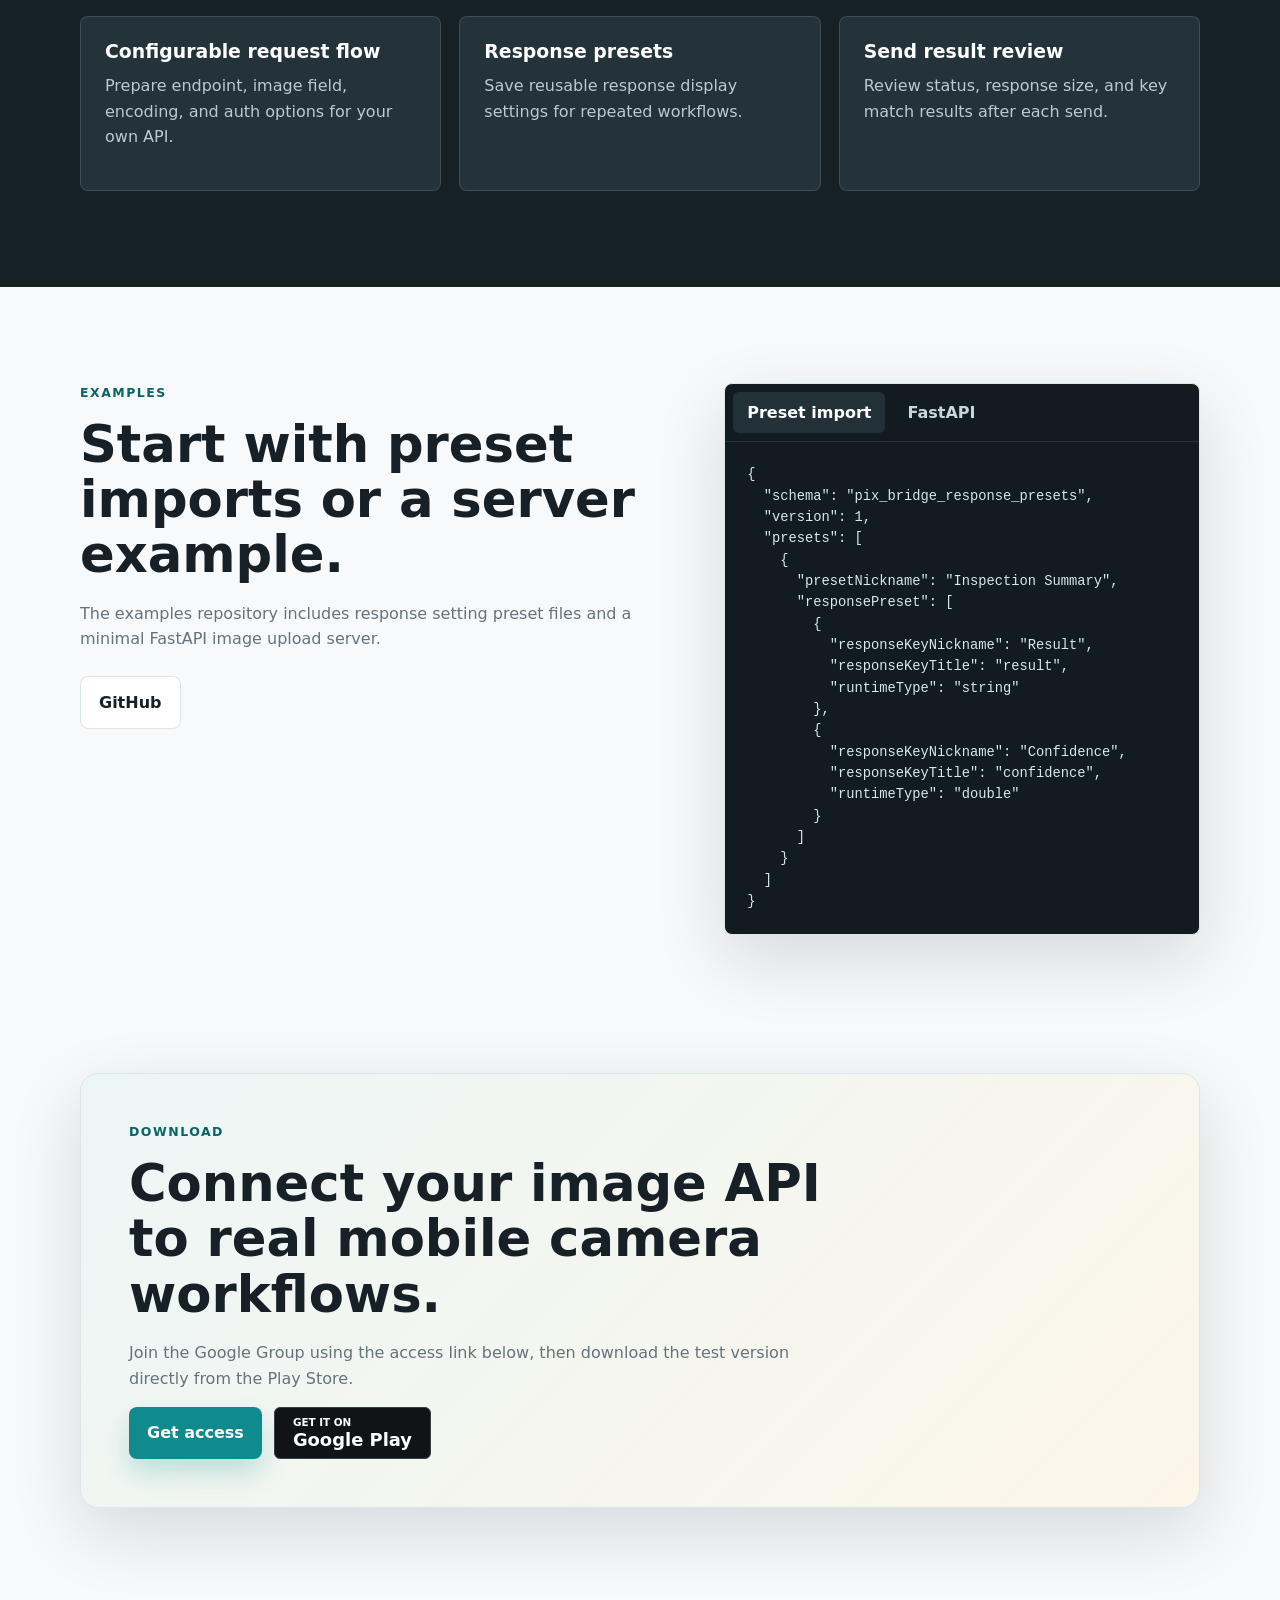
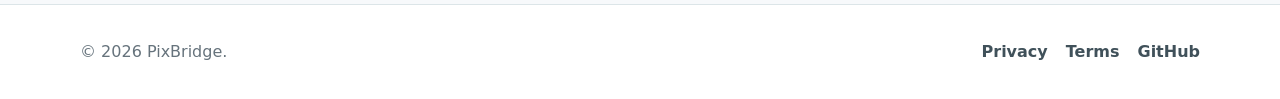
==== commit 2e24afe1: "이용 신청 문구 수정" ====
--- a/index.html
+++ b/index.html
@@ -276,11 +276,17 @@
 
     <section class="section cta-section" id="cta">
       <div class="container cta-panel">
-        <p class="eyebrow">Get access</p>
+        <p class="eyebrow">Download</p>
         <h2>Connect your image API to real mobile camera workflows.</h2>
-        <p>Tell us how you plan to use PixBridge, and we will follow up with access details and next steps.</p>
+        <p>Join the Google Group using the access link below, then download the test version directly from the Play Store.</p>
         <div class="hero-actions">
-          <a class="button primary" href="https://tally.so/r/EkYk9l" target="_blank" rel="noopener noreferrer">Get access</a>
+          <a class="button primary" href="https://groups.google.com/g/pixbridge-testers" target="_blank"
+            rel="noopener noreferrer">Get access</a>
+          <a class="play-store-badge" href="https://play.google.com/store/apps/details?id=com.personalplanet.pixbridge"
+            target="_blank" rel="noopener noreferrer" aria-label="Get PixBridge on Google Play">
+            <span class="play-store-badge-small">Get it on</span>
+            <span class="play-store-badge-name">Google Play</span>
+          </a>
         </div>
       </div>
     </section>
--- a/style.css
+++ b/style.css
@@ -347,6 +347,40 @@
   color: var(--ink);
 }
 
+.play-store-badge {
+  display: inline-flex;
+  min-height: 52px;
+  flex-direction: column;
+  align-items: flex-start;
+  justify-content: center;
+  padding: 7px 18px;
+  border: 1px solid #384047;
+  border-radius: 6px;
+  background: #111416;
+  color: var(--white);
+  line-height: 1;
+  transition:
+    transform 180ms ease,
+    background 180ms ease;
+}
+
+.play-store-badge:hover {
+  transform: translateY(-2px);
+  background: #252b2f;
+}
+
+.play-store-badge-small {
+  margin-bottom: 4px;
+  font-size: 0.65rem;
+  font-weight: 700;
+  text-transform: uppercase;
+}
+
+.play-store-badge-name {
+  font-size: 1.12rem;
+  font-weight: 800;
+}
+
 .product-shot {
   position: relative;
   min-height: 560px;
@@ -845,6 +879,11 @@
     width: 100%;
   }
 
+  .play-store-badge {
+    width: 100%;
+    align-items: center;
+  }
+
   .product-shot {
     min-height: auto;
   }
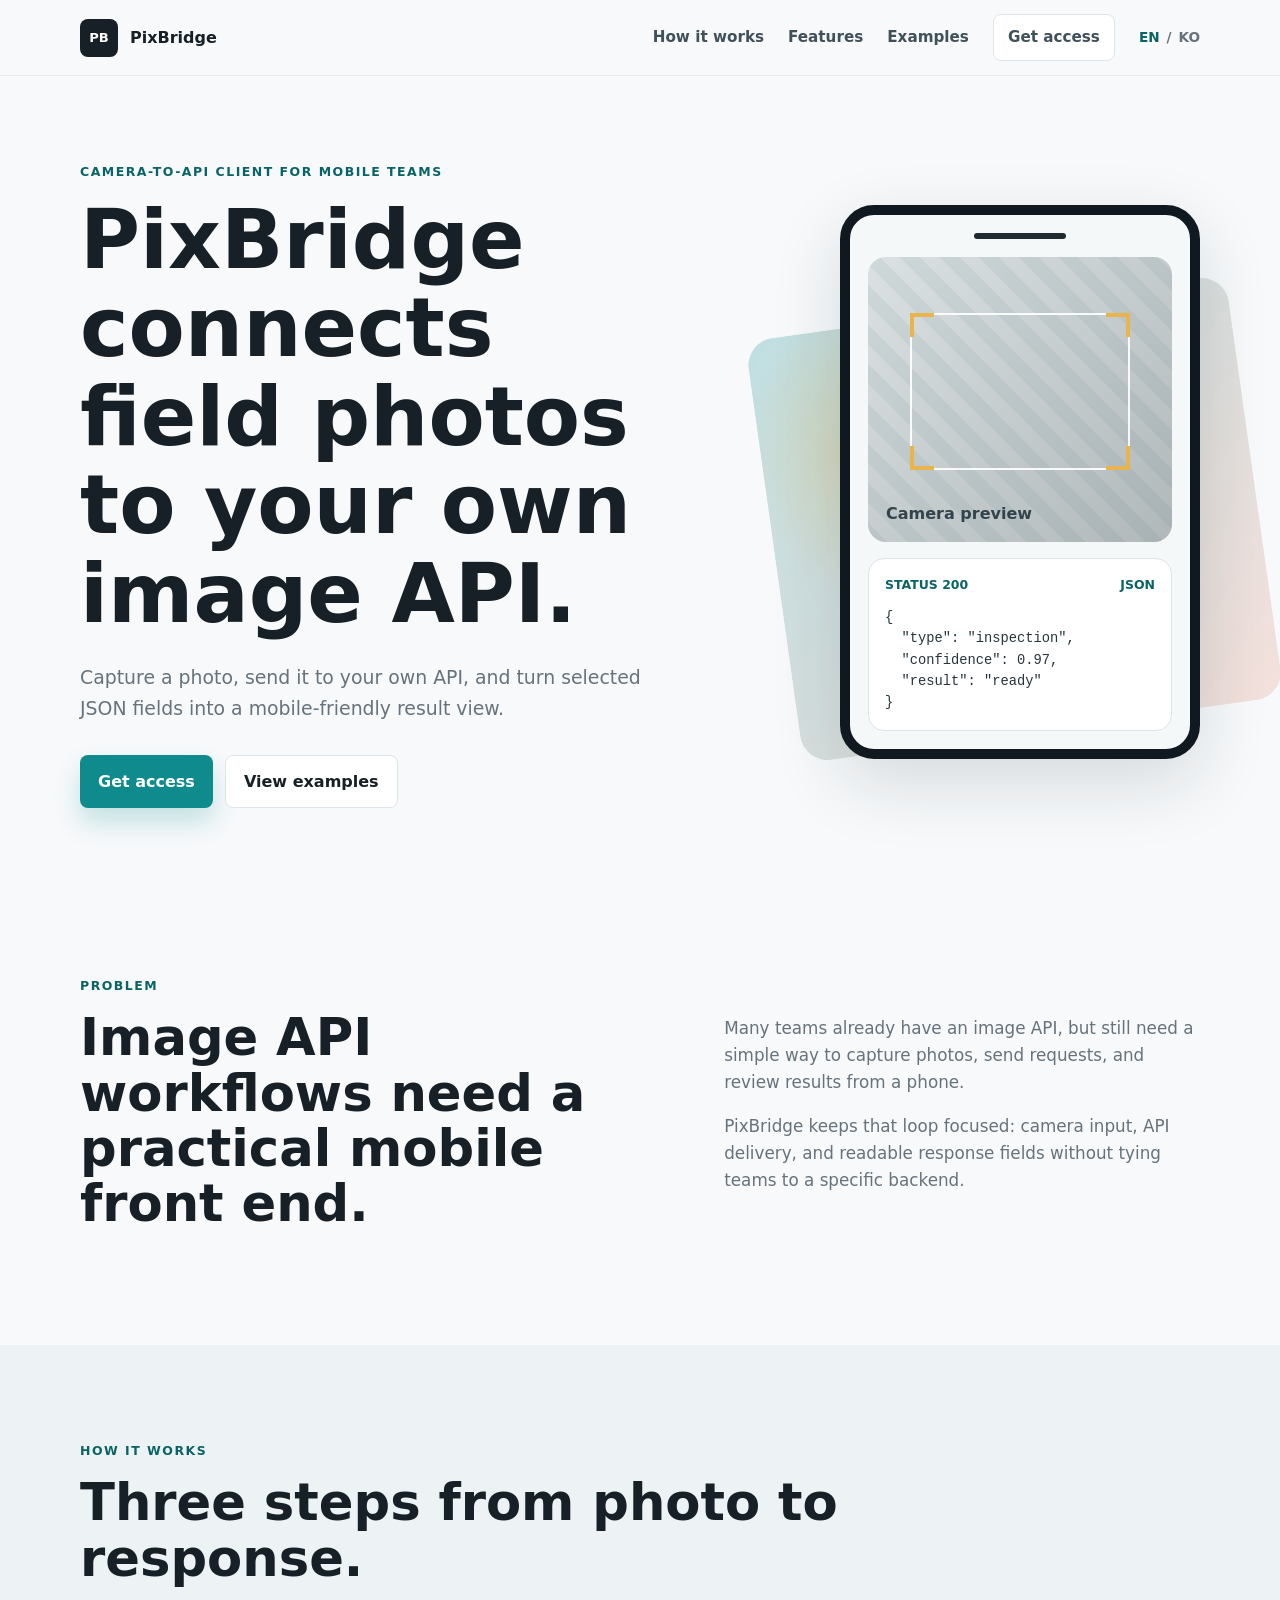
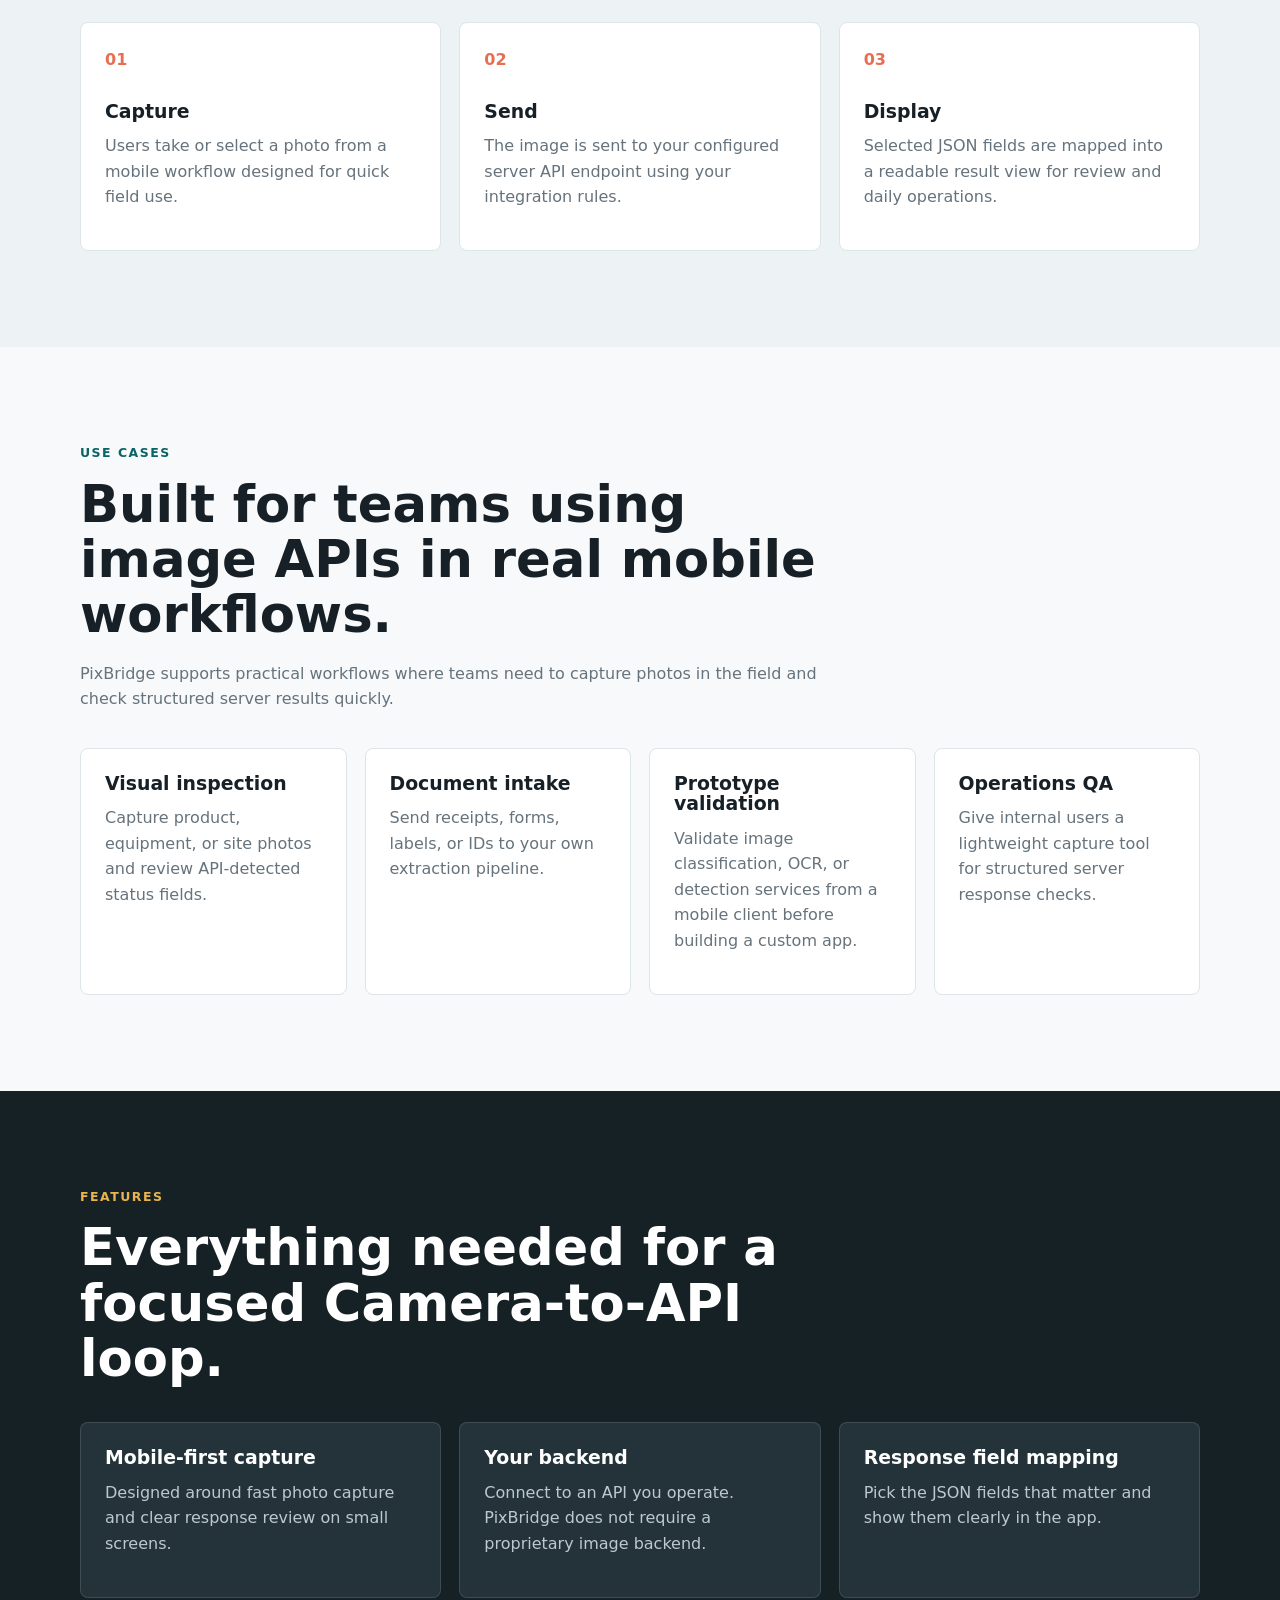
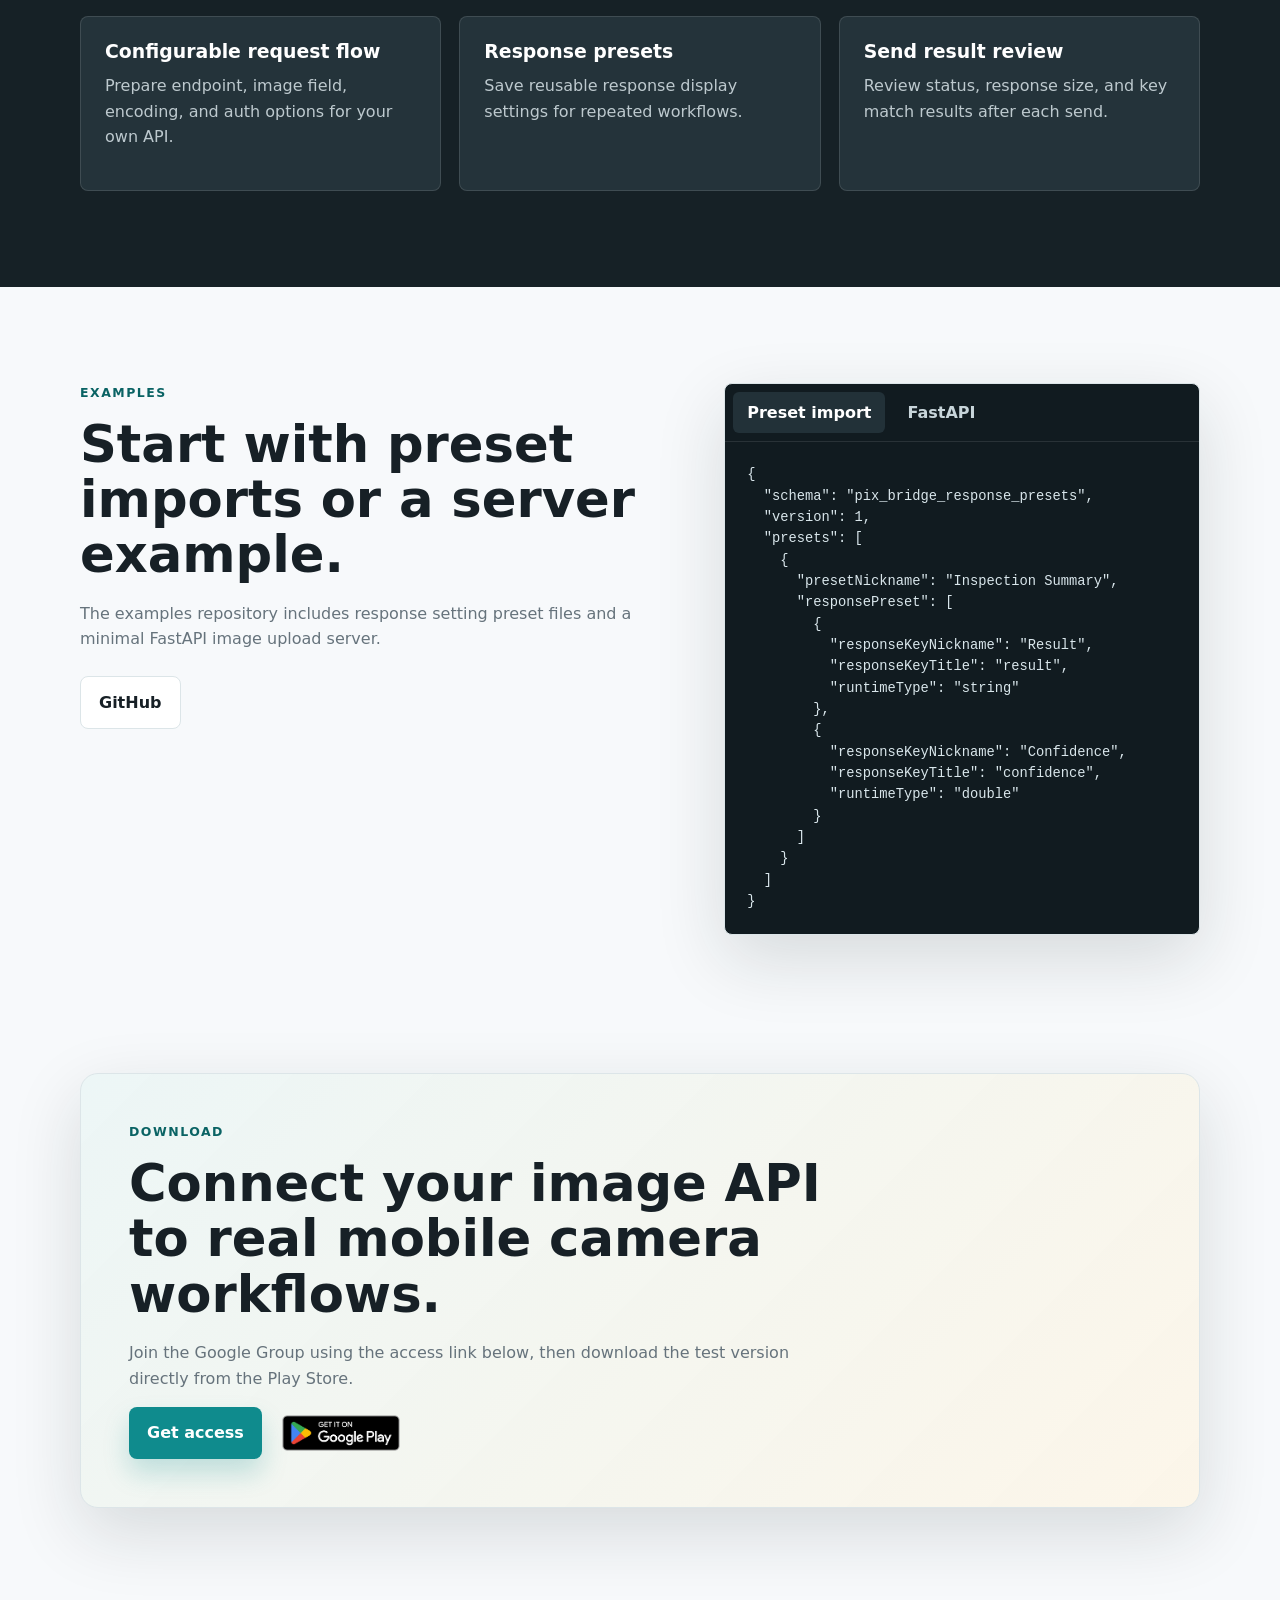
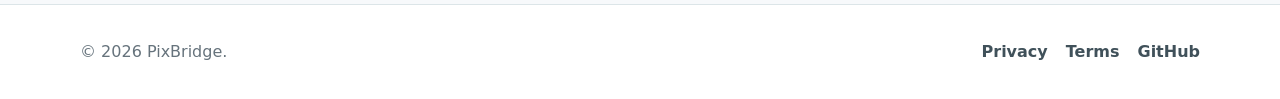
==== commit 74fd3602: "google download link button update" ====
--- a/index.html
+++ b/index.html
@@ -284,8 +284,7 @@
             rel="noopener noreferrer">Get access</a>
           <a class="play-store-badge" href="https://play.google.com/store/apps/details?id=com.personalplanet.pixbridge"
             target="_blank" rel="noopener noreferrer" aria-label="Get PixBridge on Google Play">
-            <span class="play-store-badge-small">Get it on</span>
-            <span class="play-store-badge-name">Google Play</span>
+            <img src="assets/google-play-badge-en.png" alt="Get it on Google Play">
           </a>
         </div>
       </div>
--- a/style.css
+++ b/style.css
@@ -349,36 +349,19 @@
 
 .play-store-badge {
   display: inline-flex;
-  min-height: 52px;
-  flex-direction: column;
-  align-items: flex-start;
+  align-items: center;
   justify-content: center;
-  padding: 7px 18px;
-  border: 1px solid #384047;
-  border-radius: 6px;
-  background: #111416;
-  color: var(--white);
-  line-height: 1;
-  transition:
-    transform 180ms ease,
-    background 180ms ease;
+  transition: transform 180ms ease;
 }
 
 .play-store-badge:hover {
   transform: translateY(-2px);
-  background: #252b2f;
-}
-
-.play-store-badge-small {
-  margin-bottom: 4px;
-  font-size: 0.65rem;
-  font-weight: 700;
-  text-transform: uppercase;
-}
-
-.play-store-badge-name {
-  font-size: 1.12rem;
-  font-weight: 800;
+}
+
+.play-store-badge img {
+  display: block;
+  width: auto;
+  height: 52px;
 }
 
 .product-shot {
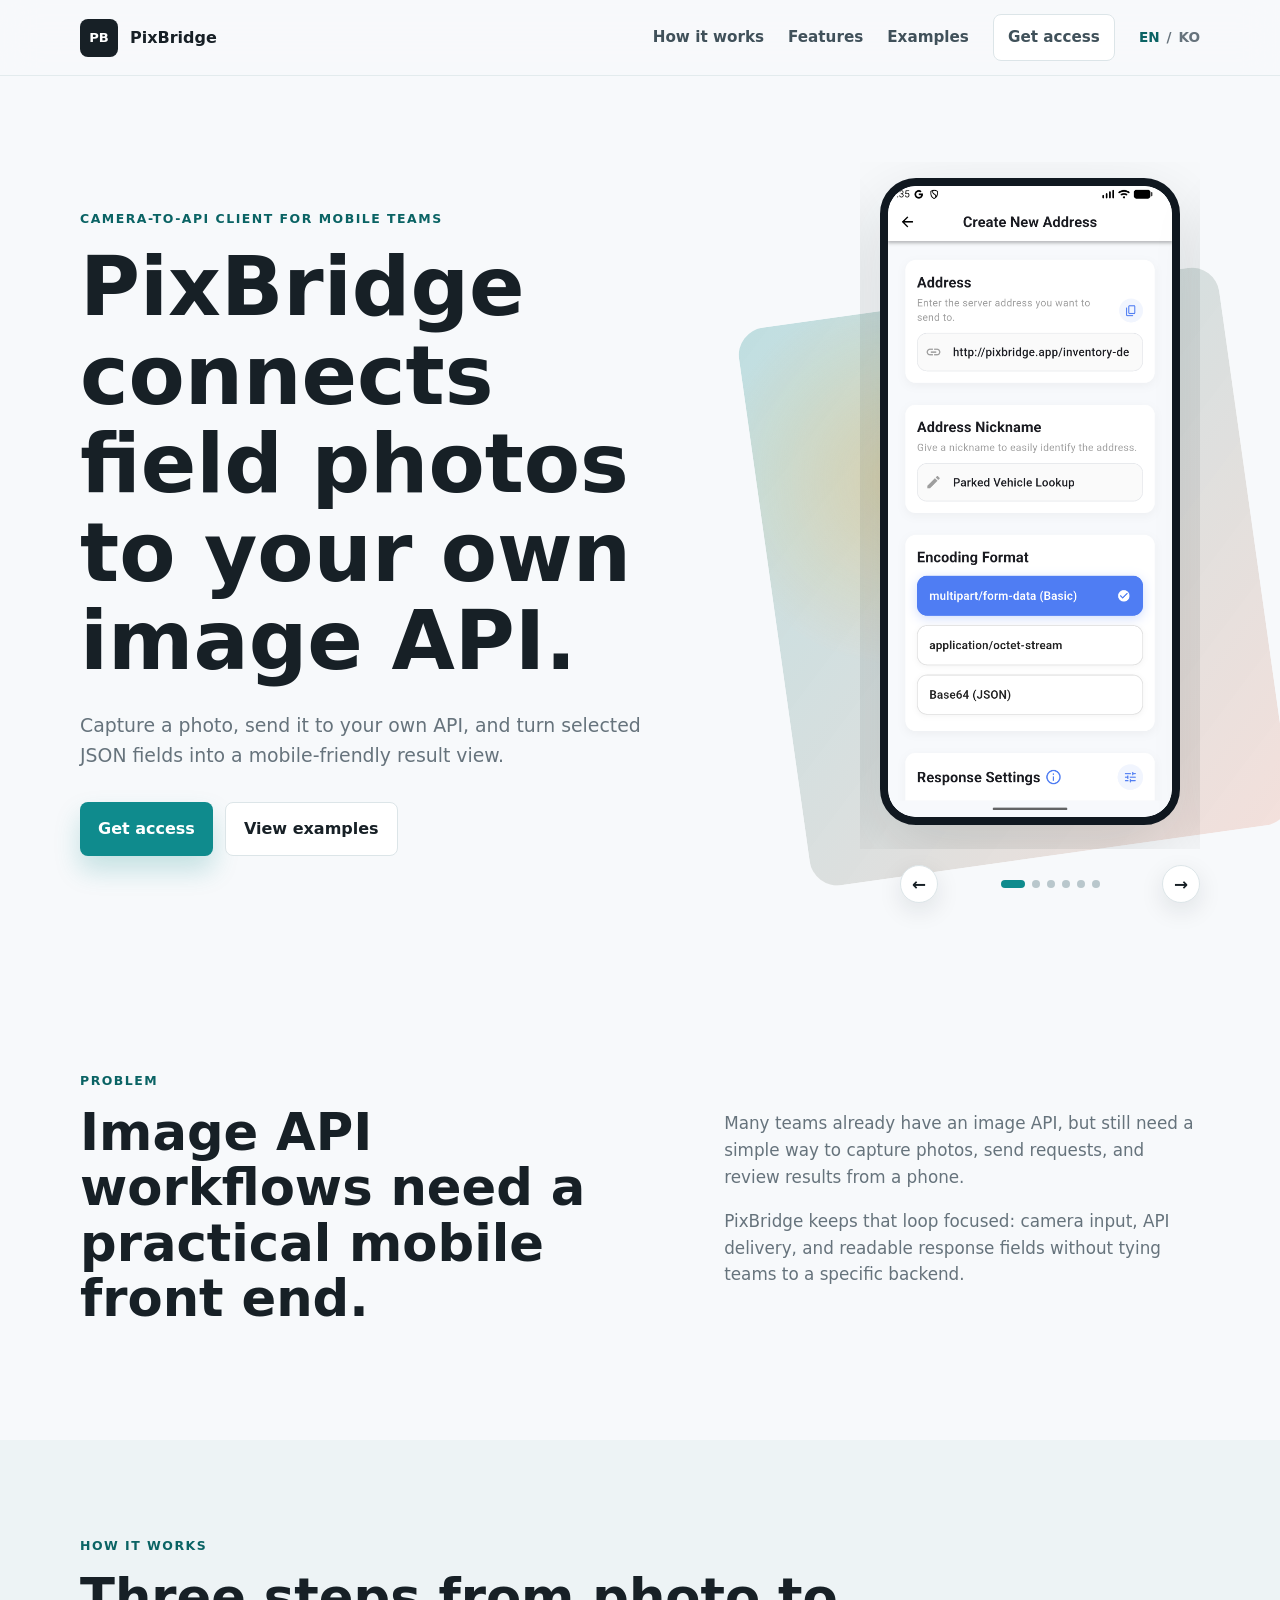
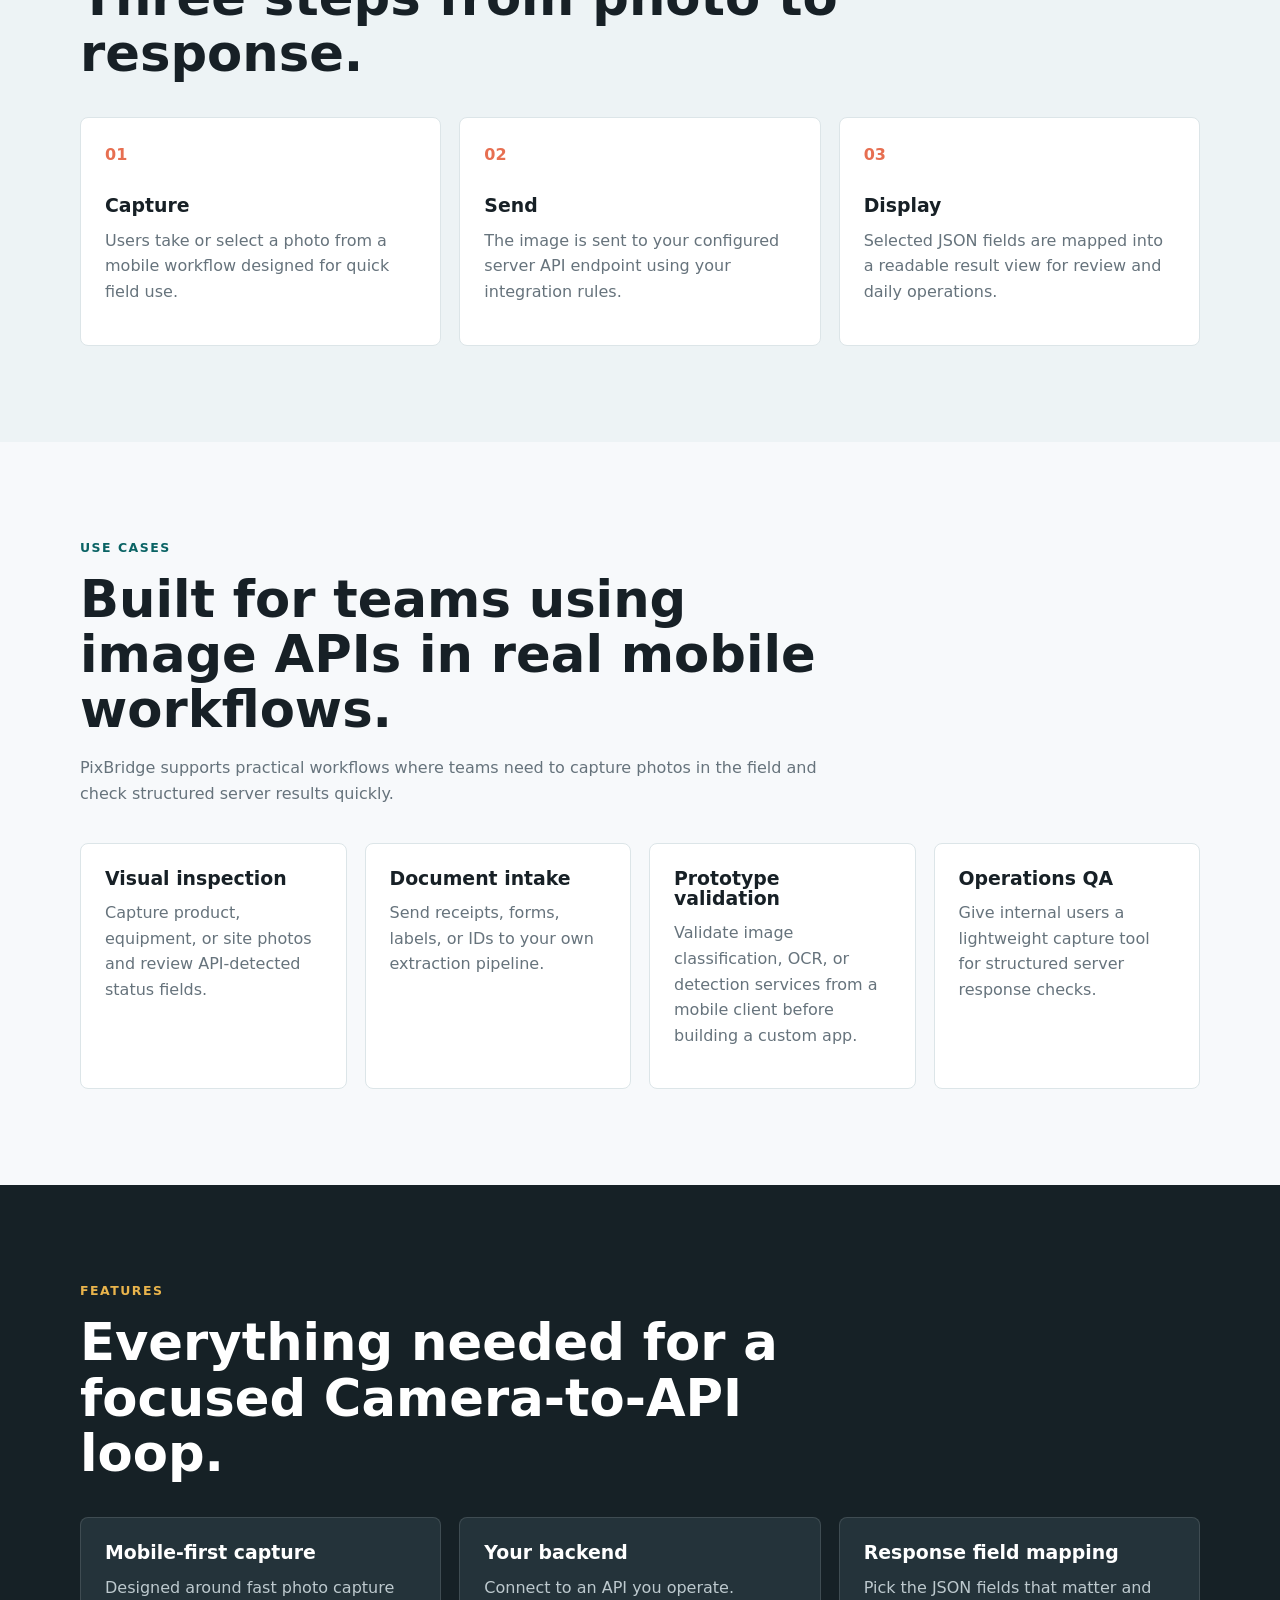
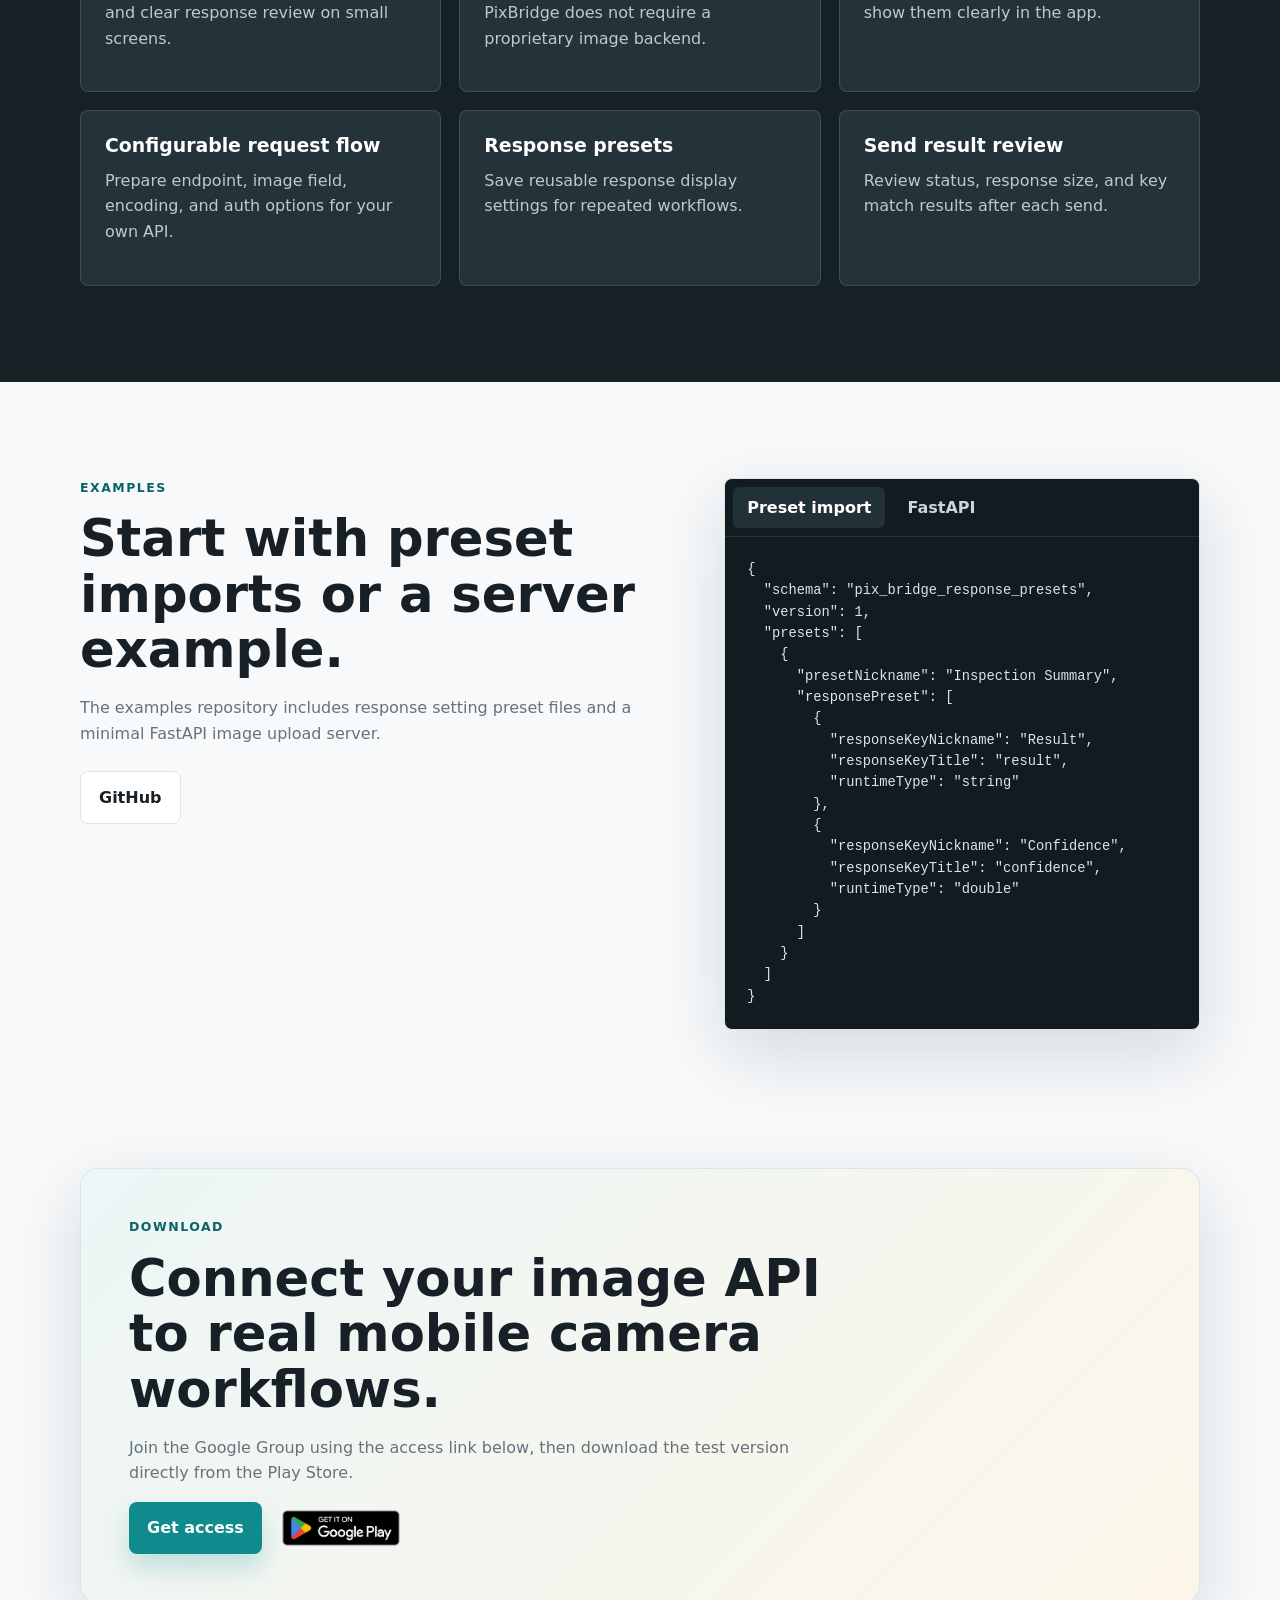
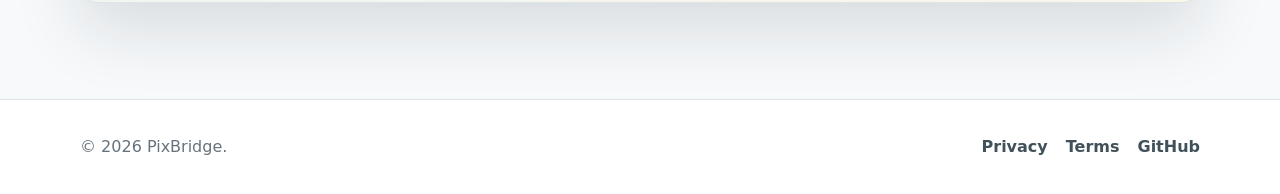
==== commit e07672a6: "screenshots update" ====
--- a/index.html
+++ b/index.html
@@ -78,30 +78,49 @@
           </div>
         </div>
 
-        <div class="product-shot" aria-label="PixBridge product preview">
-          <div class="phone-frame">
-            <div class="phone-top"></div>
-            <div class="camera-panel">
-              <div class="scan-box">
-                <span></span>
-                <span></span>
-                <span></span>
-                <span></span>
-              </div>
-              <p>Camera preview</p>
+        <div class="product-shot" data-carousel role="region" aria-roledescription="carousel"
+          aria-label="PixBridge app screenshots" tabindex="0">
+          <div class="carousel-viewport" data-carousel-viewport>
+            <div class="carousel-track" data-carousel-track>
+              <figure class="carousel-slide is-active" data-carousel-slide aria-hidden="false"
+                aria-label="Screenshot 1 of 6">
+                <div class="phone-frame">
+                  <img src="assets/screenshots/en_01.png" alt="PixBridge app screenshot 1" fetchpriority="high">
+                </div>
+              </figure>
+              <figure class="carousel-slide" data-carousel-slide aria-hidden="true" aria-label="Screenshot 2 of 6">
+                <div class="phone-frame">
+                  <img src="assets/screenshots/en_02.png" alt="PixBridge app screenshot 2" loading="lazy">
+                </div>
+              </figure>
+              <figure class="carousel-slide" data-carousel-slide aria-hidden="true" aria-label="Screenshot 3 of 6">
+                <div class="phone-frame">
+                  <img src="assets/screenshots/en_03.png" alt="PixBridge app screenshot 3" loading="lazy">
+                </div>
+              </figure>
+              <figure class="carousel-slide" data-carousel-slide aria-hidden="true" aria-label="Screenshot 4 of 6">
+                <div class="phone-frame">
+                  <img src="assets/screenshots/en_04.png" alt="PixBridge app screenshot 4" loading="lazy">
+                </div>
+              </figure>
+              <figure class="carousel-slide" data-carousel-slide aria-hidden="true" aria-label="Screenshot 5 of 6">
+                <div class="phone-frame">
+                  <img src="assets/screenshots/en_05.png" alt="PixBridge app screenshot 5" loading="lazy">
+                </div>
+              </figure>
+              <figure class="carousel-slide" data-carousel-slide aria-hidden="true" aria-label="Screenshot 6 of 6">
+                <div class="phone-frame">
+                  <img src="assets/screenshots/en_06.png" alt="PixBridge app screenshot 6" loading="lazy">
+                </div>
+              </figure>
             </div>
-            <div class="response-panel">
-              <div class="response-header">
-                <span>Status 200</span>
-                <span>JSON</span>
-              </div>
-              <pre>{
-  "type": "inspection",
-  "confidence": 0.97,
-  "result": "ready"
-}</pre>
-            </div>
-          </div>
+          </div>
+          <div class="carousel-toolbar">
+            <button class="carousel-button" type="button" data-carousel-previous aria-label="Previous screenshot">←</button>
+            <div class="carousel-dots" data-carousel-dots aria-label="Choose a screenshot"></div>
+            <button class="carousel-button" type="button" data-carousel-next aria-label="Next screenshot">→</button>
+          </div>
+          <p class="sr-only" data-carousel-status aria-live="polite">Screenshot 1 of 6</p>
         </div>
       </div>
     </section>
--- a/style.css
+++ b/style.css
@@ -366,7 +366,11 @@
 
 .product-shot {
   position: relative;
-  min-height: 560px;
+  display: flex;
+  min-height: 700px;
+  flex-direction: column;
+  align-items: flex-end;
+  justify-content: center;
 }
 
 .product-shot::before {
@@ -380,99 +384,137 @@
   transform: rotate(-8deg);
 }
 
+.product-shot:focus-visible {
+  outline: 3px solid rgba(15, 139, 141, 0.45);
+  outline-offset: 10px;
+}
+
+.carousel-viewport {
+  position: relative;
+  z-index: 1;
+  width: min(100%, 340px);
+  margin-left: auto;
+  overflow: hidden;
+  cursor: grab;
+  touch-action: pan-y;
+  user-select: none;
+}
+
+.carousel-viewport.is-dragging {
+  cursor: grabbing;
+}
+
+.carousel-track {
+  display: flex;
+  width: 100%;
+  transform: translate3d(0, 0, 0);
+  transition: transform 720ms cubic-bezier(0.22, 1, 0.36, 1);
+  will-change: transform;
+}
+
+.carousel-track.is-dragging {
+  transition: none;
+}
+
+.carousel-slide {
+  flex: 0 0 100%;
+  margin: 0;
+  padding: 16px 20px 24px;
+}
+
 .phone-frame {
   position: relative;
-  width: min(100%, 360px);
-  min-height: 548px;
-  margin-left: auto;
-  padding: 18px;
-  border: 10px solid #101820;
-  border-radius: 34px;
-  background: #f5f8f9;
+  width: 100%;
+  overflow: hidden;
+  border: 8px solid #101820;
+  border-radius: 36px;
+  background: #101820;
   box-shadow: var(--shadow);
 }
 
-.phone-top {
-  width: 92px;
-  height: 6px;
-  margin: 0 auto 18px;
-  border-radius: 999px;
-  background: #1f2b31;
-}
-
-.camera-panel {
+.phone-frame img {
+  display: block;
+  width: 100%;
+  aspect-ratio: 9 / 20;
+  object-fit: contain;
+  border-radius: 27px;
+  background: #f5f7fb;
+  pointer-events: none;
+}
+
+.carousel-toolbar {
   position: relative;
-  min-height: 285px;
-  overflow: hidden;
-  border-radius: 18px;
-  background:
-    linear-gradient(135deg, rgba(23, 32, 38, 0.08), rgba(23, 32, 38, 0.28)),
-    repeating-linear-gradient(45deg, #dfe8e9 0 14px, #ecf2f3 14px 28px);
-}
-
-.camera-panel p {
-  position: absolute;
-  left: 18px;
-  bottom: 16px;
-  margin: 0;
-  color: #33434b;
-  font-weight: 800;
-}
-
-.scan-box {
-  position: absolute;
-  inset: 56px 42px 72px;
-  border: 2px solid rgba(255, 255, 255, 0.9);
-}
-
-.scan-box span {
-  position: absolute;
+  z-index: 2;
+  display: grid;
+  width: min(100%, 300px);
+  grid-template-columns: 38px minmax(0, 1fr) 38px;
+  align-items: center;
+  gap: 12px;
+  margin-top: 16px;
+}
+
+.carousel-button {
+  display: inline-flex;
+  width: 38px;
+  height: 38px;
+  align-items: center;
+  justify-content: center;
+  padding: 0;
+  border: 1px solid var(--line);
+  border-radius: 50%;
+  background: var(--surface);
+  color: var(--ink);
+  font: inherit;
+  font-size: 1.05rem;
+  font-weight: 900;
+  cursor: pointer;
+  box-shadow: 0 8px 24px rgba(23, 32, 38, 0.1);
+  transition:
+    transform 180ms ease,
+    border-color 180ms ease,
+    color 180ms ease;
+}
+
+.carousel-button:hover {
+  border-color: var(--brand);
+  color: var(--brand-dark);
+  transform: translateY(-1px);
+}
+
+.carousel-dots {
+  display: flex;
+  min-height: 20px;
+  align-items: center;
+  justify-content: center;
+  gap: 7px;
+}
+
+.carousel-dot {
+  width: 8px;
+  height: 8px;
+  padding: 0;
+  border: 0;
+  border-radius: 50%;
+  background: #b9c7cc;
+  cursor: pointer;
+  transition:
+    width 220ms ease,
+    border-radius 220ms ease,
+    background 220ms ease;
+}
+
+.carousel-dot[aria-current="true"] {
   width: 24px;
-  height: 24px;
-  border-color: var(--accent);
-  border-style: solid;
-}
-
-.scan-box span:nth-child(1) {
-  top: -2px;
-  left: -2px;
-  border-width: 4px 0 0 4px;
-}
-
-.scan-box span:nth-child(2) {
-  top: -2px;
-  right: -2px;
-  border-width: 4px 4px 0 0;
-}
-
-.scan-box span:nth-child(3) {
-  right: -2px;
-  bottom: -2px;
-  border-width: 0 4px 4px 0;
-}
-
-.scan-box span:nth-child(4) {
-  bottom: -2px;
-  left: -2px;
-  border-width: 0 0 4px 4px;
-}
-
-.response-panel {
-  margin-top: 16px;
-  padding: 16px;
-  border: 1px solid var(--line);
-  border-radius: 16px;
-  background: var(--surface);
-}
-
-.response-header {
-  display: flex;
-  justify-content: space-between;
-  margin-bottom: 12px;
-  color: var(--brand-dark);
-  font-size: 0.78rem;
-  font-weight: 900;
-  text-transform: uppercase;
+  border-radius: 8px;
+  background: var(--brand);
+}
+
+@media (prefers-reduced-motion: reduce) {
+  .carousel-track,
+  .carousel-button,
+  .carousel-dot {
+    transition: none;
+  }
 }
 
 pre {
@@ -791,11 +833,17 @@
   }
 
   .product-shot {
-    min-height: 520px;
-  }
-
-  .phone-frame {
+    min-height: 700px;
+    align-items: center;
+  }
+
+  .carousel-viewport,
+  .carousel-toolbar {
     margin: 0 auto;
+  }
+
+  .carousel-toolbar {
+    margin-top: 16px;
   }
 
   .steps,
@@ -875,9 +923,12 @@
     inset: 16% 2% 0;
   }
 
-  .phone-frame {
-    width: 100%;
-    min-height: 0;
+  .carousel-viewport {
+    width: min(92vw, 340px);
+  }
+
+  .carousel-toolbar {
+    width: min(82vw, 300px);
   }
 
   .steps,
